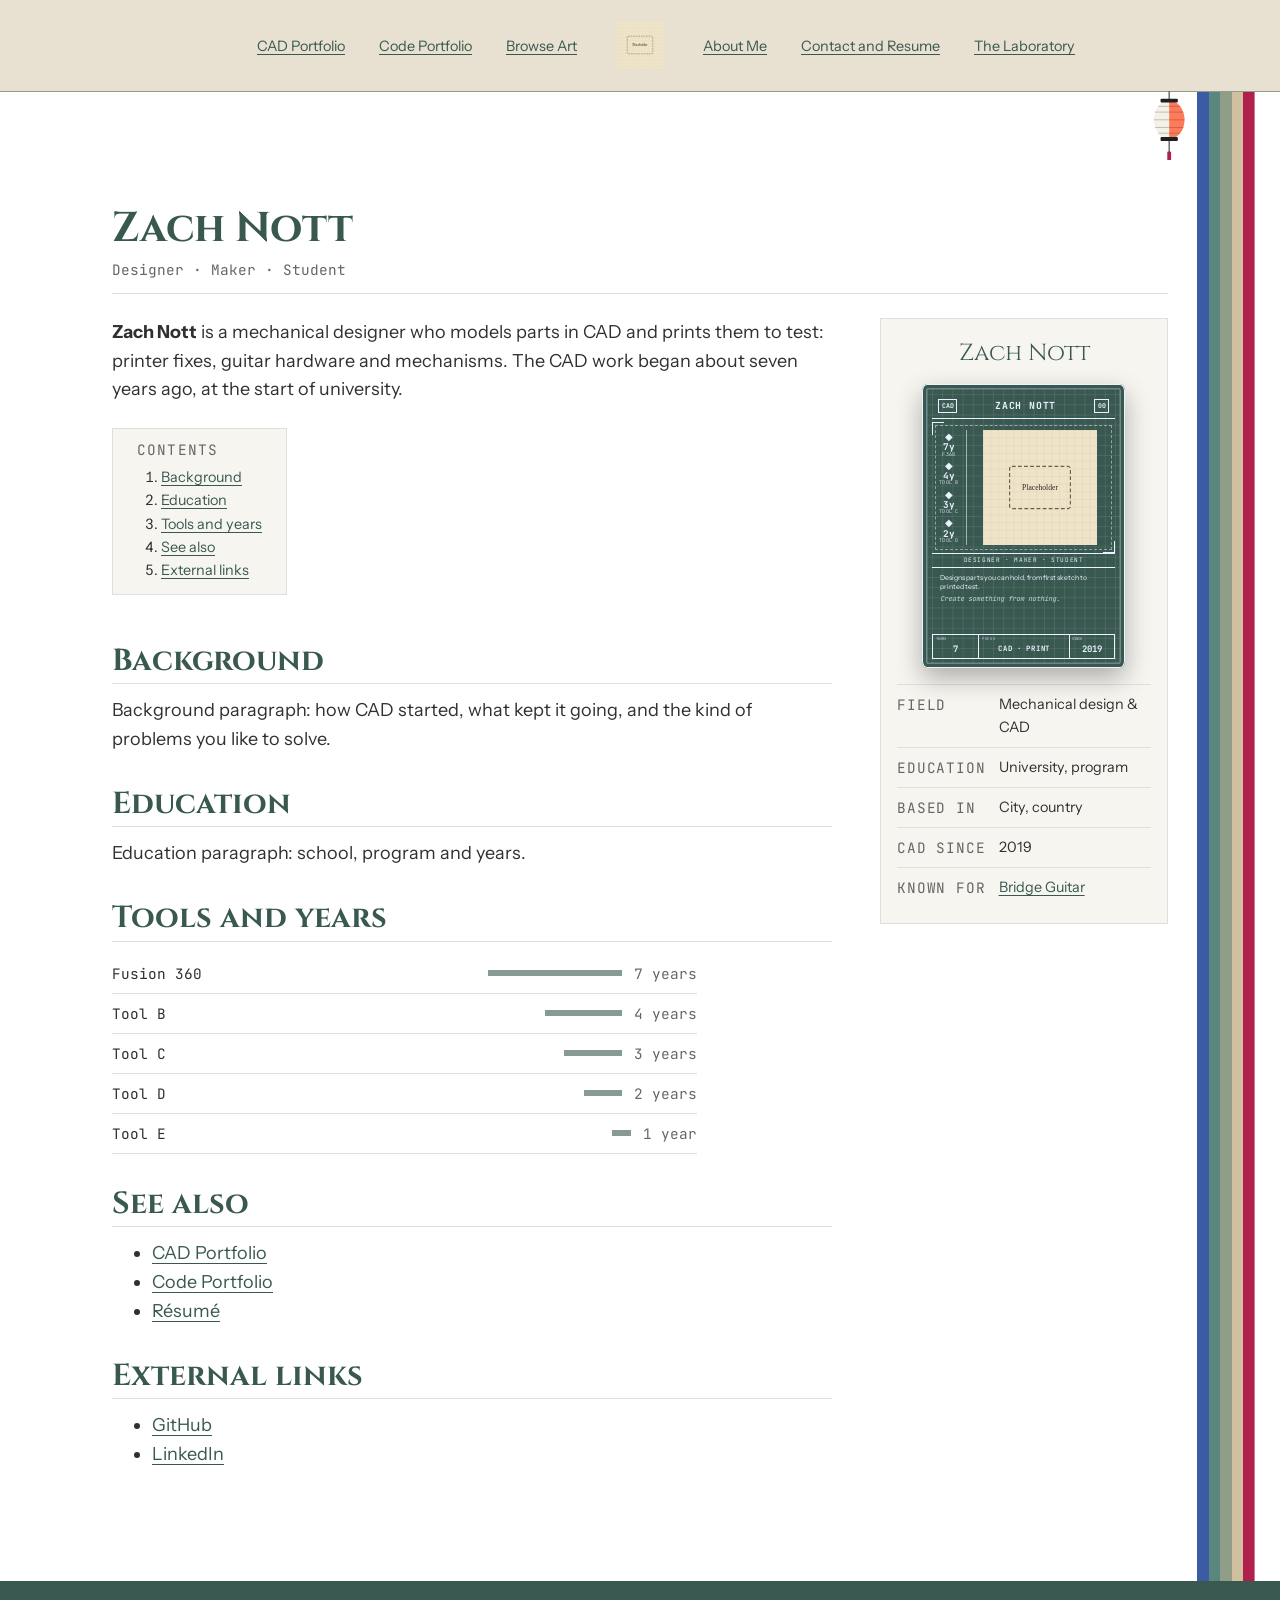
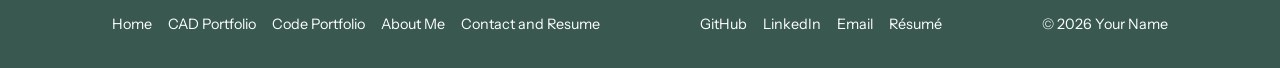
==== aboutme.html @ 066c9ce3 "feat: point Code Portfolio links at code.html" ====
<!DOCTYPE html>

<html lang="en">
    <head>
        <meta charset="UTF-8">
        <meta name="viewport" content="width=device-width, initial-scale=1.0">
        <!-- CONTENT: the tab title and the text search engines and link previews show -->
        <title>About · Zach Nott</title>
        <meta name="description" content="About Zach Nott: a mechanical designer who models parts in CAD and prints them to test.">
        <link rel="stylesheet" href="css/styles.css">
        <link rel="stylesheet" href="css/cardyles.css">
        <link rel="stylesheet" href="css/aboutyles.css">
        <script src="js/script.js" defer></script>
        <!-- No defer on purpose: it sets the saved theme before the page is drawn (no white flash) -->
        <script src="js/themcript.js"></script>
    </head>
    
    <body class="theaboutpage">

        <div id="page" class="site">
            <a class="skip-link screen-reader-text" href="#content">Skip to content</a>
            <!-- Same header in index.html, projects.html, aboutme.html, contact.html and code.html: change all five together -->
            <header id="topbranch" class="site-header">
                <div class="site-branding">
                </div>

                <nav id="site-nav" class="main-nav wrapper" aria-label="Main">
                    <!-- Mobile menu button: hidden until js/script.js runs, so without JS the links just stay visible -->
                    <button id="menu-toggle" class="menu-toggle" type="button" aria-expanded="true" hidden>
                        <span aria-hidden="true">&#9776;</span> Menu
                    </button>

                    <!-- Left Side Of Header -->
                    <div class="header-column-left">
                        <ul class="header-left-list">
                            <li class="header-left-item" id="item-cad">
                                <a class="menu-link" href="projects.html">CAD Portfolio</a></li>
                            <li class="header-left-item" id="item-code">
                                <a class="menu-link" href="code.html">Code Portfolio</a></li>
                            <li class="header-left-item" id="item-art">
                                <a class="menu-link" href="#">Browse Art</a></li>
                        </ul>
                    </div>

                    <!-- Center Of Header -->
                    <!-- The logo is the Home link, so its alt text names where it goes, not what it looks like -->
                    <div class="header-column-center">
                        <a href="index.html" class="size-spacing-style-logo">
                            <span class="header-center-logo-original-container">
                                <!-- Place Holder Image -->
                                <img src="assets/images/placeholder.svg" alt="Home">
                            </span>
                        </a>
                    </div>

                    <!-- Right Side Of Header -->
                    <div class="header-column-right">
                        <div class="inner-menu">
                            <div id="primary-nav" class="menu-wrap">
                                <ul class="menu-horizontal">
                                    <li class="header-right-item" id="item-about">
                                        <a class="menu-link" href="aboutme.html">About Me</a></li>
                                    <li class="header-right-item" id="item-contact">
                                        <a class="menu-link" href="contact.html">Contact and Resume</a></li>
                                    <li class="header-right-item mega-menu-item" id="item-lab">
                                        <a class="menu-link" href="thelab.html">The Laboratory</a>
                                        <!-- Phone-only toggle for the Lab links: hidden until js/script.js runs, like the Menu button.
                                             It must come before the list, because the CSS "~" only reaches later siblings -->
                                        <button class="submenu-toggle" type="button" aria-expanded="true" aria-label="Laboratory links" hidden><span aria-hidden="true">&#9656;</span></button>
                                        <ul class="mega-sub-menu">
                                            <li class="mega-menu-item"><a class="menu-link" href="#">Electronics and Circuitry</a></li>
                                            <li class="mega-menu-item"><a class="menu-link" href="#">Computer Design and Code</a></li>
                                            <li class="mega-menu-item"><a class="menu-link" href="#">Physical Realm and CAD</a></li>
                                            <li class="mega-menu-item"><a class="menu-link" href="#">The AI Abode</a></li>
                                            <li class="mega-menu-item"><a class="menu-link" href="#">In Works</a></li>
                                            <li class="mega-menu-item"><a class="menu-link" href="#">Complete Projects</a></li>
                                            <li class="mega-menu-item"><a class="menu-link" href="#">Research Topics</a></li>
                                        </ul>
                                    </li>
                                </ul>
                            </div>
                        </div>
                    </div>
                </nav>
                <!-- Theme picker: a paper lantern hanging from the header band (js/themcript.js, task 1.14).
                     Hidden until the script runs; without JS the site just follows the OS.
                     All the art is this <svg> plus the THEME LANTERN section of styles.css -->
                <button id="theme-lantern" class="theme-lantern" type="button" hidden>
                    <svg class="lantern-art" viewBox="0 0 40 72" width="40" height="72" aria-hidden="true" focusable="false">
                        <line class="lantern-string" x1="20" y1="0" x2="20" y2="9"/>
                        <ellipse class="lantern-paper" cx="20" cy="30" rx="16" ry="20"/>
                        <path class="lantern-half" d="M20 10a16 20 0 0 1 0 40z"/>
                        <ellipse class="lantern-core" cx="20" cy="28" rx="8" ry="11"/>
                        <path class="lantern-ribs" d="M8.6 16h22.8M5.3 22h29.4M4 30h32M5.3 38h29.4M8.6 44h22.8"/>
                        <rect class="lantern-cap" x="11" y="8" width="18" height="4" rx="1"/>
                        <rect class="lantern-cap" x="11" y="48" width="18" height="4" rx="1"/>
                        <line class="lantern-string" x1="20" y1="52" x2="20" y2="64"/>
                        <rect class="lantern-tassel" x="18" y="63" width="4" height="9" rx="1"/>
                    </svg>
                    <span class="theme-tag"><span class="theme-kanji" lang="ja" aria-hidden="true">自動</span> <span class="theme-name">Auto</span><span class="screen-reader-text"> theme. Press for the next theme</span></span>
                </button>
            </header>

            <!-- Landmarks: screen readers can jump straight to main or footer. The skip link targets #content -->
            <main id="content" class="site-main wrapper">
                <!-- An encyclopedia-style biography (task 2.1, owner's pick): title, lead paragraph,
                     infobox, contents, sections. Plain HTML, no JS. Every text slot is marked CONTENT -->
                <article class="bio">
                    <header class="bio-head">
                        <h1>Zach Nott</h1>
                        <!-- CONTENT: one short line under the name -->
                        <p class="bio-tagline">Designer · Maker · Student</p>
                    </header>

                    <!-- Phones: lead, infobox, the rest (source order). Wide screens: the infobox moves
                         to a right column beside both the lead and the rest (grid areas in aboutyles.css) -->
                    <div class="bio-layout">
                        <!-- CONTENT: the lead. Your name in bold first, then who you are in a sentence or two -->
                        <p class="bio-lead"><b>Zach Nott</b> is a mechanical designer who models parts in CAD and prints them to test: printer fixes, guitar hardware and mechanisms. The CAD work began about seven years ago, at the start of university.</p>

                        <aside class="infobox" aria-label="Profile summary">
                            <p class="infobox-title">Zach Nott</p>
                            <!-- The card is decoration: its name, tools and text are all on this page as
                                 real text too, so aria-hidden stops screen readers reading them twice.
                                 .card-holder is required around a card (see cardyles.css) -->
                            <div class="card-holder infobox-card" aria-hidden="true">
                                <div class="bp-card">
                                    <span class="card-top"><span class="card-tool">CAD</span><span class="card-name">Zach Nott</span><span class="card-number">00</span></span>
                                    <!-- CONTENT: your photo (strip EXIF/GPS first) and your top four tools -->
                                    <span class="card-art">
                                        <img src="assets/images/placeholder.svg" alt="">
                                        <span class="card-stats">
                                            <span class="card-stat"><span class="card-icon">◆</span><b>7y</b><small>F360</small></span>
                                            <span class="card-stat"><span class="card-icon">◆</span><b>4y</b><small>Tool B</small></span>
                                            <span class="card-stat"><span class="card-icon">◆</span><b>3y</b><small>Tool C</small></span>
                                            <span class="card-stat"><span class="card-icon">◆</span><b>2y</b><small>Tool D</small></span>
                                        </span>
                                    </span>
                                    <span class="card-type">Designer · Maker · Student</span>
                                    <span class="card-text">
                                        <span class="card-desc">Designs parts you can hold, from first sketch to printed test.</span>
                                        <span class="card-flavor">Create something from nothing.</span>
                                    </span>
                                    <!-- data-label names each footer cell (cardyles.css) -->
                                    <span class="card-foot">
                                        <span class="card-rev" data-label="YEARS">7</span>
                                        <span class="card-difficulty" data-label="FOCUS">CAD · PRINT</span>
                                        <span class="card-date" data-label="SINCE">2019</span>
                                    </span>
                                </div>
                            </div>
                            <!-- CONTENT: the facts. A row header (th scope="row") names each value for screen readers -->
                            <table class="infobox-facts">
                                <tr><th scope="row">Field</th><td>Mechanical design &amp; CAD</td></tr>
                                <tr><th scope="row">Education</th><td>University, program</td></tr>
                                <tr><th scope="row">Based in</th><td>City, country</td></tr>
                                <tr><th scope="row">CAD since</th><td>2019</td></tr>
                                <tr><th scope="row">Known for</th><td><a href="projects.html#bridge-guitar">Bridge Guitar</a></td></tr>
                            </table>
                        </aside>

                        <div class="bio-rest">
                            <!-- Contents box: plain links to the section ids below -->
                            <nav class="bio-toc" aria-labelledby="toc-title">
                                <h2 id="toc-title" class="bio-toc-title">Contents</h2>
                                <ol>
                                    <li><a href="#background">Background</a></li>
                                    <li><a href="#education">Education</a></li>
                                    <li><a href="#tools">Tools and years</a></li>
                                    <li><a href="#see-also">See also</a></li>
                                    <li><a href="#external-links">External links</a></li>
                                </ol>
                            </nav>

                            <section id="background">
                                <h2>Background</h2>
                                <!-- CONTENT: how you got into design, what you like to make -->
                                <p>Background paragraph: how CAD started, what kept it going, and the kind of problems you like to solve.</p>
                            </section>

                            <section id="education">
                                <h2>Education</h2>
                                <!-- CONTENT: school, program, years, anything you're proud of -->
                                <p>Education paragraph: school, program and years.</p>
                            </section>

                            <section id="tools">
                                <h2>Tools and years</h2>
                                <!-- CONTENT: one row per tool. data-years (1–10) sets the bar length;
                                     the years are also written as text, so the bar is only decoration -->
                                <dl class="tool-list">
                                    <div><dt>Fusion 360</dt><dd><span class="tool-bar" data-years="7"></span>7 years</dd></div>
                                    <div><dt>Tool B</dt><dd><span class="tool-bar" data-years="4"></span>4 years</dd></div>
                                    <div><dt>Tool C</dt><dd><span class="tool-bar" data-years="3"></span>3 years</dd></div>
                                    <div><dt>Tool D</dt><dd><span class="tool-bar" data-years="2"></span>2 years</dd></div>
                                    <div><dt>Tool E</dt><dd><span class="tool-bar" data-years="1"></span>1 year</dd></div>
                                </dl>
                            </section>

                            <section id="see-also">
                                <h2>See also</h2>
                                <ul>
                                    <li><a href="projects.html">CAD Portfolio</a></li>
                                    <li><a href="code.html">Code Portfolio</a></li>
                                    <li><a href="contact.html#resume">Résumé</a></li>
                                </ul>
                            </section>

                            <section id="external-links">
                                <h2>External links</h2>
                                <!-- CONTENT: real profile URLs. Links to other sites that open in a new tab
                                     (target="_blank") also get rel="noopener noreferrer" -->
                                <ul>
                                    <li><a href="#">GitHub</a></li>
                                    <li><a href="#">LinkedIn</a></li>
                                </ul>
                            </section>
                        </div>
                    </div>
                </article>
            </main>

            <!-- The footer is the full-width pine band; .footer-inner keeps the content lined up with the page -->
            <footer class="site-footer">
                <div class="footer-inner wrapper">
                    <!-- Every footer link uses the same pattern: to fill one in, change only its href (and text) -->
                    <nav class="footer-nav" aria-label="Footer">
                        <ul class="footer-list">
                            <li class="footer-item"><a class="footer-link" href="index.html">Home</a></li>
                            <li class="footer-item"><a class="footer-link" href="projects.html">CAD Portfolio</a></li>
                            <li class="footer-item"><a class="footer-link" href="code.html">Code Portfolio</a></li>
                            <li class="footer-item"><a class="footer-link" href="aboutme.html">About Me</a></li>
                            <li class="footer-item"><a class="footer-link" href="contact.html">Contact and Resume</a></li>
                        </ul>
                    </nav>

                    <!-- GitHub and LinkedIn are placeholders. Email and Résumé go to the contact page (2.2), which keeps
                         the address out of the HTML: a plain mailto: here would be scraped by spam bots -->
                    <ul class="footer-list">
                        <li class="footer-item"><a class="footer-link" href="#">GitHub</a></li>
                        <li class="footer-item"><a class="footer-link" href="#">LinkedIn</a></li>
                        <li class="footer-item"><a class="footer-link" href="contact.html#email">Email</a></li>
                        <li class="footer-item"><a class="footer-link" href="contact.html#resume">Résumé</a></li>
                    </ul>

                    <p class="footer-copy">&copy; 2026 Your Name</p>
                </div>
            </footer>
        </div>
    </body>

</html>
---- css/styles.css ----
/* =========================================================
   FONTS: self-hosted (D12), so visitors never contact Google
   Paths are relative to THIS css file, hence the ../
   Variable fonts: one file holds every weight in the range
   font-display: swap shows fallback text right away instead of invisible text
   ========================================================= */
@font-face {
  font-family: "Cinzel";
  src: url("../assets/fonts/cinzel-latin-wght-normal.woff2") format("woff2");
  font-weight: 400 900;
  font-style: normal;
  font-display: swap;
}
@font-face {
  font-family: "Instrument Sans";
  src: url("../assets/fonts/instrument-sans-latin-wght-normal.woff2") format("woff2");
  font-weight: 400 700;
  font-style: normal;
  font-display: swap;
}
@font-face {
  font-family: "Instrument Sans";
  src: url("../assets/fonts/instrument-sans-latin-wght-italic.woff2") format("woff2");
  font-weight: 400 700;
  font-style: italic;
  font-display: swap;
}
@font-face {
  font-family: "JetBrains Mono";
  src: url("../assets/fonts/jetbrains-mono-latin-wght-normal.woff2") format("woff2");
  font-weight: 100 800;
  font-style: normal;
  font-display: swap;
}
@font-face {
  font-family: "Silkscreen";
  src: url("../assets/fonts/silkscreen-latin-400-normal.woff2") format("woff2");
  font-weight: 400;
  font-style: normal;
  font-display: swap;
}

/* =========================================================
   DESIGN TOKENS: the one place to restyle the whole site
   Palette: white with Japanese-inspired greens (D19, after dazprojects.com)
   WCAG AA: text needs 4.5:1, borders, focus rings and icons need 3:1.
   Contrast is noted as day / night against the page background
   ========================================================= */
:root {
  /* Three themes (D22): Day, Lantern (the default night) and Moss (opt-in night, below).
     color-scheme tells the browser which themes we support; light-dark(day, night)
     then picks a value from the visitor's OS setting, so night = Lantern.
     Bonus: scrollbars and form controls turn dark at night for free */
  color-scheme: light dark;

  /* Palette: named colors, the SAME in every theme.
     Pages don't use these directly; the role colors below and the stripes do */
  --color-pine: #385850;       /* deep pine */
  --color-jade: #59877D;       /* jade */
  --color-jade-deep: #496962;  /* muted deep jade */
  --color-sage: #909E87;       /* sage, decoration only (2.8:1 on white, never text) */
  --color-sand: #D0C0A0;       /* sand, decoration only (1.8:1 on white, never text) */
  --color-sand-tint: #E8E0D0;  /* half sand, half white */
  --color-gunjo: #3B5BA5;      /* gunjō ultramarine */
  --color-kamenozoki: #A5DEE4; /* kamenozoki, pale jar blue */
  --color-beni: #B0204C;       /* beni (safflower) pink, decoration only */
  --color-chochin: #FF7A59;    /* chōchin, paper-lantern red-orange: Lantern's highlight */
  --color-akabeni: #7A2430;    /* akabeni, deep lantern red: Lantern's footer band */
  --color-cinnamon: #F5C07B;   /* Cinnamon Buff (Sanzo Wada's color dictionary): Moss's highlight */
  --color-washi: #F4F1E8;      /* washi paper: the unlit theme lantern */
  --color-sumi: #1F1F1F;       /* sumi ink black: the lantern's lacquer caps */
  --color-blueprint: #1D3F7A;  /* blueprint paper: the trading cards (homyles.css) */
  --color-blueprint-ink: #EAF2FF; /* blueprint linework and text: 9.1:1 on blueprint */

  /* Roles: what each color is FOR. light-dark(Day, Lantern).
     Lantern = a rainy Japanese street at night: wet-asphalt blue-black, rain-light links, red lanterns */
  --color-bg: light-dark(#FFFFFF, #0F161A);         /* page background: white / wet asphalt */
  --color-surface: light-dark(#F7F5F0, #1A242A);    /* panels and cards: washi off-white / lifted asphalt */
  --color-ink: light-dark(#303030, #E9EEF0);        /* main text: 13.2 / 15.6 */
  --color-muted: light-dark(#666666, #9AABB3);      /* captions, secondary text: 5.7 / 7.7 */
  --color-line: light-dark(#DFDFDF, #33434B);       /* hairlines (decoration) */
  --color-accent: light-dark(var(--color-pine), #8FD3E8);              /* links, headings: 7.8 / 11.0 */
  --color-highlight: light-dark(var(--color-jade), var(--color-chochin)); /* underlines and markers: 4.05 (not small text) / 7.1 */
  --color-header-bg: light-dark(var(--color-sand-tint), #1A242A);      /* header band; accent text on it: 6.0 / 9.5 */
  --color-footer-bg: light-dark(var(--color-pine), var(--color-akabeni));
  --color-on-footer: #FFFFFF;            /* footer text: 7.8 / 9.9 */

  /* The active (hovered or focused) word: only color + fake bold change (D20) */
  --color-active: light-dark(var(--color-gunjo), var(--color-chochin));            /* most links: 6.5 / 7.1 */
  --color-active-menu: light-dark(var(--color-jade-deep), var(--color-chochin));   /* header menu: 4.6 / 6.2 on the band */
  --color-active-footer: light-dark(var(--color-kamenozoki), #FFC9A8);             /* on the footer band: 5.3 / 6.7 */

  /* Neon glow around the active word, night only. currentColor = the word's own color,
     mixed 70% with transparent so the glow is soft. Day gets no glow */
  --color-glow: light-dark(transparent, color-mix(in srgb, currentColor 70%, transparent));

  /* Fake bold: a hairline shadow on each side of the letters. Real font-weight
     makes the word wider and shoves its neighbors sideways; this doesn't.
     The third, blurred shadow is the night glow (invisible by day) */
  --faux-bold: 0.04em 0 0 currentColor, -0.04em 0 0 currentColor, 0 0 0.6em var(--color-glow);

  /* Fonts: every stack ends in fallbacks in case a file fails to load */
  --font-display: "Cinzel", "Trajan Pro", Georgia, serif;
  --font-body: "Instrument Sans", system-ui, "Segoe UI", Roboto, sans-serif;
  --font-mono: "JetBrains Mono", ui-monospace, Consolas, monospace;
  --font-pixel: "Silkscreen", "Courier New", monospace;

  /* Fluid type scale: clamp(min, preferred, max) grows smoothly with screen width,
     so no media queries are needed just to resize text */
  --step--1: clamp(0.83rem, 0.8rem + 0.15vw, 0.9rem);   /* small print, captions */
  --step-0: clamp(1rem, 0.95rem + 0.25vw, 1.125rem);    /* body text */
  --step-1: clamp(1.2rem, 1.1rem + 0.5vw, 1.45rem);     /* small headings */
  --step-2: clamp(1.45rem, 1.25rem + 0.9vw, 1.9rem);    /* section headings */
  --step-3: clamp(1.75rem, 1.4rem + 1.6vw, 2.6rem);     /* page title (h1) */
  --step-4: clamp(2.1rem, 1.5rem + 2.8vw, 3.6rem);      /* hero / museum sign */

  /* Spacing scale: use these for margin, padding and gap instead of random numbers */
  --space-1: 0.25rem;  /*  4px */
  --space-2: 0.5rem;   /*  8px */
  --space-3: 0.75rem;  /* 12px */
  --space-4: 1rem;     /* 16px */
  --space-5: 1.5rem;   /* 24px */
  --space-6: 2rem;     /* 32px */
  --space-7: 3rem;     /* 48px */
  --space-8: 4rem;     /* 64px */

  /* Layout */
  --measure: 65ch;         /* comfortable reading width for paragraphs */
  --content-max: 72rem;    /* widest the page content gets (~1152px) */
  --gutter: clamp(var(--space-4), 5vw, var(--space-7));  /* side padding of .wrapper: 16px on phones, up to 48px */
  --radius: 4px;           /* small, crisp corners to keep it minimal */
  --logo-size: var(--space-7);  /* header logo, 48px: square, so one value sets width and height */

  /* 3D displays: the CAD carousel (projyles.css), later the spin reel (3.7).
     Ring tilt = the spinning-coin view: how far the ring tips toward you.
     0deg = flat, edge-on. Negative = seen from above (back figures show above the front);
     positive = seen from below. Tried: -8 subtle, -12, -14 (picked), -20 strong */
  --ring-tilt: -14deg;
  /* Camera distance: the original carousel's 1000px. A fixed length (not scaled with the ring)
     keeps the strong perspective lines that make the carousel work (owner, 2026-11-05).
     Smaller = camera closer = stronger perspective */
  --ring-perspective: 1000px;
}

/* Theme picked with the toggle (task 1.14). js/themcript.js sets data-theme on <html>.
   No attribute = follow the OS (Day or Lantern). Forcing color-scheme makes
   every light-dark() above pick the matching side */
:root[data-theme="day"] { color-scheme: light; }
:root[data-theme="lantern"] { color-scheme: dark; }

/* Moss: the calm night, a forest after dark (sage scale + Cinnamon Buff, no glow).
   It starts from the night side, then swaps only the colors that differ from Lantern */
:root[data-theme="moss"] {
  color-scheme: dark;
  --color-bg: #1C211C;
  --color-surface: #232A23;
  --color-ink: #E6E8DF;                       /* 13.2 */
  --color-muted: #9DBA9D;                     /* 7.7 */
  --color-line: #404C40;
  --color-accent: #B2D4B2;                    /* 10.1, 8.2 on the band */
  --color-highlight: var(--color-cinnamon);
  --color-header-bg: #2A322A;
  --color-footer-bg: var(--color-pine);       /* white text 7.8 */
  --color-active: var(--color-cinnamon);      /* 9.9 */
  --color-active-menu: var(--color-cinnamon); /* 8.0 on the band */
  --color-active-footer: var(--color-cinnamon);  /* 4.7 on pine */
  --color-glow: transparent;
}

/* =========================================================
   RESET: smooth out browser defaults so every page starts level
   Kept small on purpose: only fixes we actually need
   ========================================================= */

/* width now includes padding and border, so "width: 50%" really means 50% */
*,
*::before,
*::after {
  box-sizing: border-box;
}

/* Browsers add margins to body, headings, p, figure...; we set spacing ourselves with --space-* */
* {
  margin: 0;
}

/* Media never overflows its container, and sits on its own line (no gap under images) */
img,
picture,
svg,
video {
  display: block;
  max-width: 100%;
  height: auto;
}

/* Form controls don't inherit fonts by default, which looks off next to the body text */
input,
button,
textarea,
select {
  font: inherit;
}

/* =========================================================
   BASE TYPOGRAPHY: the tokens first show up on the page here
   ========================================================= */
body {
  min-height: 100vh;
  background-color: var(--color-bg);
  color: var(--color-ink);
  font-family: var(--font-body);
  font-size: var(--step-0);
  line-height: 1.6;                /* airy body text is easier to read */
  -webkit-font-smoothing: antialiased;
}

h1,
h2,
h3 {
  font-family: var(--font-display);
  color: var(--color-accent);      /* pine headings: color in the page, not only in links */
  line-height: 1.2;               /* big text needs less line gap than body text */
  text-wrap: balance;              /* evens out line lengths in multi-line headings */
}

h1 { font-size: var(--step-3); }
h2 { font-size: var(--step-2); }
h3 { font-size: var(--step-1); }

p {
  max-width: var(--measure);       /* ~65 characters per line, comfortable to read */
  text-wrap: pretty;               /* avoids a lonely last word on its own line */
}

a {
  color: var(--color-accent);
  text-underline-offset: 0.2em;    /* underline sits below descenders (g, y, p) */
}

/* Only the underline changes (jade by day, orange at night): jade text would fail contrast, a line doesn't */
a:hover {
  text-decoration-color: var(--color-highlight);
}

/* Keyboard focus only (mouse clicks don't trigger :focus-visible).
   Buttons and other controls get a pine ring */
:focus-visible {
  outline: 2px solid var(--color-accent);
  outline-offset: 2px;
}

/* Links: no box, the word itself changes color (gunjō blue by day, orange at night) and turns bold.
   The footer swaps in the pale kamenozoki blue, because gunjō would vanish on pine */
a:focus-visible {
  outline: none;
  color: var(--color-active);
  text-shadow: var(--faux-bold);
}

code,
pre {
  font-family: var(--font-mono);
}

/* The only section divider: a sage hairline (no shadows or boxes) */
hr {
  border: 0;
  border-top: 1px solid var(--color-sage);
  margin-block: var(--space-7);
}

/* =========================================================
   ACCESSIBILITY HELPERS
   ========================================================= */

/* Hidden from sight but still read by screen readers and reachable with Tab.
   display: none or visibility: hidden would remove it for everyone, keyboard included */
.screen-reader-text {
  position: absolute;
  width: 1px;
  height: 1px;
  overflow: hidden;
  clip-path: inset(50%);   /* trims the 1px box down to nothing */
  white-space: nowrap;     /* stops screen readers from reading the words squashed together */
}

/* The skip link reappears in the top-left corner when it gets keyboard focus */
.skip-link:focus {
  top: var(--space-2);
  left: var(--space-2);
  z-index: 100;            /* sits above the header */
  width: auto;
  height: auto;
  padding: var(--space-2) var(--space-4);
  clip-path: none;
  background-color: var(--color-surface);
  color: var(--color-ink);
  border-radius: var(--radius);
}

/* =========================================================
   LAYOUT: one centered, minimal column (D17)
   Mobile-first: base styles are for phones, and min-width queries add to them
   Breakpoints: 40rem (~640px, tablet) and 64rem (~1024px, desktop).
   They're typed out because var() doesn't work inside @media conditions
   ========================================================= */

/* Reusable column: add class="wrapper" to anything that should line up with the page */
.wrapper {
  width: 100%;                     /* needed because auto margins in a flex column would shrink it */
  max-width: var(--content-max);   /* stops lines getting too wide on big screens */
  margin-inline: auto;             /* centers it (inline = left and right) */
  padding-inline: var(--gutter);
}

/* Flex column on the page wrapper: main grows to fill the space, so the footer stays at the bottom */
.site {
  display: flex;
  flex-direction: column;
  min-height: 100dvh;              /* dvh = the visible height on phones, minus the browser's address bar */
}

.site-main {
  flex: 1;
  padding-block: var(--space-6);   /* block = top and bottom */
}

@media (min-width: 40rem) {
  .site-main { padding-block: var(--space-7); }
}

@media (min-width: 64rem) {
  .site-main { padding-block: var(--space-8); }
}

/* =========================================================
   FOOTER: a full-width pine band with white text.
   The band is the <footer>; the content sits in .footer-inner.wrapper, so the
   color reaches the screen edges while the text lines up with the page
   ========================================================= */
.site-footer {
  background-color: var(--color-footer-bg);
  color: var(--color-on-footer);
  font-size: var(--step--1);
}

/* flex-wrap lets the three parts sit side by side, then wrap onto new lines
   when there's no room, so no media query is needed */
.footer-inner {
  display: flex;
  flex-wrap: wrap;
  justify-content: space-between;
  align-items: center;
  gap: var(--space-4) var(--space-6);   /* row gap, column gap */
  padding-block: var(--space-6);
}

/* Same reset as .header-left-list: no bullets or indent */
.footer-list {
  display: flex;
  flex-wrap: wrap;
  gap: var(--space-2) var(--space-4);
  list-style: none;
  padding: 0;
}

/* inherit = use the footer's white; underline only on hover keeps it quiet */
.footer-link {
  color: inherit;
  text-decoration: none;
}

/* Text stays white (pine text would vanish on the pine band); a sand underline appears */
.footer-link:hover {
  text-decoration: underline;
  text-decoration-color: var(--color-sand);
}

.footer-link:focus-visible {
  color: var(--color-active-footer);
}

/* =========================================================
   HEADER: the same markup is copied into every page.
   Order: frame, links, Menu button, Lab dropdown, then one phone block
   and one desktop block at the end, so every screen-size change for the
   header lives in one place.
   Use classes here, never a bare "header" selector: projects.html has a second
   <header> inside its article, and a bare selector would style that too
   ========================================================= */

/* ---------- Frame ---------- */

/* A full-width band (sand by day, navy at night) with a sage hairline below. The band is the <header>;
   the nav inside carries .wrapper, so the color reaches the screen edges */
.site-header {
  position: relative;                  /* the theme lantern hangs from this band (see THEME LANTERN) */
  padding-block: var(--space-4);
  background-color: var(--color-header-bg);
  border-bottom: 1px solid var(--color-sage);
}

/* Phone layout. Named grid areas: each part says where it goes by name,
   and the desktop block at the end rearranges the same names */
.main-nav {
  display: grid;
  grid-template-columns: 1fr auto;
  grid-template-areas:
    "logo  toggle"
    "left  left"
    "right right";
  align-items: center;
  column-gap: var(--space-4);
}

.header-column-center { grid-area: logo; }
.menu-toggle          { grid-area: toggle; }
.header-column-left   { grid-area: left; }
.header-column-right  { grid-area: right; }

/* The SVG is 300x300; without a size it fills the whole column */
.header-column-center img {
  width: var(--logo-size);
  height: var(--logo-size);
}

/* ---------- Links ---------- */

/* One step smaller than body text, like the dazprojects reference */
.menu-link {
  font-size: var(--step--1);
}

/* Hover and Tab: subtle like the footer, so only the color and fake bold change,
   with no background or extra line. Covers the top links, the dropdown and the phone
   menu (they all use .menu-link) */
.menu-link:hover,
.menu-link:focus-visible {
  color: var(--color-active-menu);
  text-shadow: var(--faux-bold);
}

/* No bullets or indent; the left and right lists share these rules */
.header-left-list,
.menu-horizontal {
  list-style: none;
  margin: 0;
  padding: 0;
}

/* Phones: one link per row, and the padding makes each row a big tap target */
.header-left-item,
.header-right-item {
 padding: 15px;
 white-space: nowrap;
}

/* ---------- Menu button (phones) ----------
   Both buttons start with the hidden attribute (see js/script.js).
   Never set display on them outside the desktop block, or hidden stops
   working and a dead button shows when JS is off */
.menu-toggle {
  min-height: var(--space-7);          /* 48px: a comfortable finger-sized target */
  padding-inline: var(--space-4);
  border: 1px solid var(--color-sage);
  border-radius: var(--radius);
  background: none;
  color: var(--color-ink);
  font-size: var(--step--1);
  cursor: pointer;
}

/* ---------- Lab dropdown ----------
   Phones: a ▸ button folds the sub-links open and shut inside the Menu.
   Desktop: the sub-links float in a panel that opens on hover or keyboard focus */
.mega-sub-menu {
  list-style: none;
  margin: 0;
  padding-inline-start: var(--space-4);   /* indented under "The Laboratory" */
}

.mega-sub-menu li {
  padding-block: var(--space-2);
}

/* No underlines: a stack of them looked clunky */
.mega-sub-menu .menu-link {
  text-decoration: none;
}

.submenu-toggle {
  min-width: var(--space-7);           /* 48px tap target */
  min-height: var(--space-7);
  border: none;
  background: none;
  color: var(--color-ink);
  font-size: var(--step-2);            /* the ▸ character is drawn small, so size it up */
  cursor: pointer;
}

/* transform needs a box, and an inline span isn't one, hence inline-block */
.submenu-toggle span {
  display: inline-block;
  transition: transform 0.2s;
}

/* Points down when open */
.submenu-toggle[aria-expanded="true"] span {
  transform: rotate(90deg);
}

/* ---------- Phones only: closed states ----------
   "~" means "any later sibling", so each button must come before what it hides.
   (width < 64rem) ends exactly where the desktop block begins */
@media (width < 64rem) {
  .menu-toggle[aria-expanded="false"] ~ .header-column-left,
  .menu-toggle[aria-expanded="false"] ~ .header-column-right,
  .submenu-toggle[aria-expanded="false"] ~ .mega-sub-menu {
    display: none;
  }
}

/* ---------- Desktop ---------- */
@media (min-width: 64rem) {
  /* 1fr auto 1fr: the logo column is only as wide as the logo, and the two sides
     split the rest equally, so the logo stays truly centered */
  .main-nav {
    grid-template-columns: 1fr auto 1fr;
    grid-template-areas: "left logo right";
    gap: var(--space-5);
  }

  /* Links sit in a row, the left ones pushed toward the logo */
  .header-column-left {
    text-align: right;
  }

  .header-left-item,
  .header-right-item {
    display: inline-block;
  }

  /* Hover and focus do the opening here, so no buttons */
  .menu-toggle,
  .submenu-toggle {
    display: none;
  }

  /* The panel measures its position from this li (its nearest positioned ancestor) */
  #item-lab {
    position: relative;
  }

  /* top: 100% puts the panel flush under the li. The li's own padding is
     part of the li, so the mouse never crosses a gap where :hover would end */
  .mega-sub-menu {
    display: none;
    position: absolute;
    top: 100%;
    left: 0;
    z-index: 10;                       /* above the page content */
    padding: var(--space-3) var(--space-5);
    background: var(--color-bg);
    border: 1px solid var(--color-sage);
    border-top: 3px solid var(--color-accent);   /* a pine strip, like a vintage label */
  }

  /* Tighter rows than on phones: a mouse doesn't need a finger-sized target */
  .mega-sub-menu li {
    padding-block: var(--space-1);
  }

  /* :focus-within = this li or anything inside it has focus, so tabbing
     through the sub-links keeps the panel open, and tabbing out closes it */
  #item-lab:hover .mega-sub-menu,
  #item-lab:focus-within .mega-sub-menu {
    display: block;
  }
}

/* =========================================================
   RETRO STRIPES: five straight 70s stripes down the right edge of every page,
   from the header band to the footer band.
   How: a striped background on the page wrapper (.site). The header and
   footer paint their own band colors on top, so the stripes only show in
   between and touch both bands. No image, no extra HTML, no positioning.
   The stripes scale with the screen (thin on phones), and the main content
   gets extra right padding so text never runs under them.
   To restyle: change --stripe (thickness) or the five colors below.
   They use palette colors, not roles, so the stripes look the same day and night
   ========================================================= */
:root {
  --stripe: clamp(0.25rem, 0.9vw, 0.75rem);   /* one stripe: 4px on phones, up to 12px */
  --loop-width: calc(5 * var(--stripe));
  --loop-inset: clamp(var(--space-2), 2vw, var(--space-6));   /* gap from the window edge: 8px on phones, up to 32px */
}

/* Hard color stops (each color starts where the last one ends) make solid stripes, not a blend */
.site {
  background-image: linear-gradient(to right,
    var(--color-gunjo)     0%  20%,
    var(--color-jade)      20% 40%,
    var(--color-sage)      40% 60%,
    var(--color-sand)      60% 80%,
    var(--color-beni)      80% 100%);
  background-size: var(--loop-width) 100%;
  background-position: right var(--loop-inset) top;   /* "right 8px" = 8px in from the right edge */
  background-repeat: no-repeat;
}

/* Keep text clear of the stripes. On wide screens the empty margin beside the
   column already does that, so the extra padding shrinks to the normal gutter:
   max() picks whichever is bigger, the normal gutter or
   "edge gap + stripes + a gap, minus the empty margin outside the column" */
.site-main {
  padding-right: max(
    var(--gutter),
    calc(var(--loop-inset) + var(--loop-width) + var(--space-4) - max(0px, (100vw - var(--content-max)) / 2))
  );
}

/* =========================================================
   THEME LANTERN: the theme picker (task 1.14, js/themcript.js).
   A paper lantern hangs from the header band, just left of the stripes.
   Each click moves to the next theme: Auto, Day, Lantern, Moss, then back to Auto.
   The lantern shows the theme: half-lit (Auto), unlit paper (Day),
   glowing red (Lantern), glowing green-gold (Moss).
   All the art lives in the <svg> in the header and in this section,
   so a new picker design only has to replace those two things
   ========================================================= */

/* A plain button underneath: keyboard, screen readers and Enter/Space work for free.
   Never set display here, or the hidden attribute stops working (no JS = no lantern) */
.theme-lantern {
  --lantern-width: clamp(2rem, 3vw, 2.75rem);
  --lantern-paper: var(--color-washi);
  --lantern-core: transparent;          /* the warm light inside */
  --lantern-glow: transparent;          /* the light spilling onto the page */

  position: absolute;
  top: 100%;                            /* hang from the bottom edge of the header band */
  /* in the gap between the page content and the stripes: edge gap + stripes + a small gap */
  right: calc(var(--loop-inset) + var(--loop-width) + var(--space-2));
  z-index: 5;                           /* above the page, below the Lab dropdown (10) */
  width: var(--lantern-width);
  padding: 0;
  border: 0;
  background: none;
  color: inherit;
  cursor: pointer;
}

.lantern-art {
  display: block;
  width: 100%;
  height: auto;
  overflow: visible;
  transform-origin: top center;         /* it swings from the hook */
  filter: drop-shadow(0 0 0.75rem var(--lantern-glow));
}

/* SVG parts are styled with fill and stroke, the SVG versions of background and border */
.lantern-paper { fill: var(--lantern-paper); }
.lantern-core  { fill: var(--lantern-core); }
.lantern-half  { fill: var(--color-chochin); display: none; }
.lantern-cap   { fill: var(--color-sumi); }
.lantern-ribs  { fill: none; stroke: var(--color-sumi); stroke-opacity: 0.25; }
.lantern-string { stroke: var(--color-muted); stroke-width: 1.5; }
.lantern-tassel { fill: var(--color-beni); }

/* One look per theme. No data-theme on <html> = Auto: half paper, half lit */
:root:not([data-theme]) .lantern-half { display: inline; }

:root[data-theme="lantern"] .theme-lantern {
  --lantern-paper: var(--color-chochin);
  --lantern-core: var(--color-cinnamon);
  --lantern-glow: var(--color-chochin);
}

:root[data-theme="moss"] .theme-lantern {
  --lantern-paper: var(--color-sage);
  --lantern-core: var(--color-cinnamon);
  --lantern-glow: var(--color-cinnamon);
}

/* The name tag: always in the button (so screen readers hear it),
   only visible on hover or keyboard focus. opacity, not display: none,
   because display: none would hide it from screen readers too */
.theme-tag {
  position: absolute;
  top: var(--space-5);
  right: calc(100% + var(--space-2));   /* just left of the lantern */
  padding: var(--space-1) var(--space-2);
  border-radius: var(--radius);
  background: var(--color-ink);         /* inverted colors: readable in every theme */
  color: var(--color-bg);
  font-size: var(--step--1);
  white-space: nowrap;
  opacity: 0;
  transition: opacity 150ms ease;
  pointer-events: none;                 /* the tag never blocks a click on the page */
}

.theme-lantern:hover .theme-tag,
.theme-lantern:focus-visible .theme-tag {
  opacity: 1;
}

/* The tug: it drops a little as the cord is pulled, then sways back to rest */
@keyframes lantern-tug {
  0%   { transform: none; }
  15%  { transform: translateY(6px); }
  35%  { transform: rotate(7deg); }
  55%  { transform: rotate(-5deg); }
  75%  { transform: rotate(2.5deg); }
  100% { transform: none; }
}

.theme-lantern.is-tugged .lantern-art {
  animation: lantern-tug 900ms ease-out;
}

/* Visitors who asked their OS for less motion: no sway, no fade */
@media (prefers-reduced-motion: reduce) {
  .theme-lantern.is-tugged .lantern-art { animation: none; }
  .theme-tag { transition: none; }
}
---- css/cardyles.css ----
/* Blueprint trading card (D25), shared by every page that shows one:
   the home card stack (homyles.css) and the About page infobox (aboutyles.css).
   Moved here from homyles.css in task 2.1, unchanged except the two additions
   marked "2.1" (.card-holder and the data-label footer labels).

   USING THE CARD: put it inside a .card-holder (or any element with
   container-type: inline-size that is exactly the card's width). See .card-holder below for why */

/* 2.1: the card's wrapper. Inside the card, cqi measures the CARD (the card is a container).
   But the card's OWN styles (its inset border rings and grid background) measure the
   nearest ANCESTOR container. Without one, cqi falls back to the viewport width and the
   border rings turn ~30px thick on a desktop. The home stack (.card-stack) already is
   such a container; any other page wraps the card in this */
.card-holder {
  container-type: inline-size;
}

/* =========================================================
   BLUEPRINT CARD: a CAD drawing sheet as a trading card.
   - 63:88 is the standard trading-card ratio
   - container-type makes the card a container, so cqi (1% of the card's
     width) scales every font and gap: the card looks the same at any size
   - palette colours only (pine, --color-blueprint*), chosen per theme by --card-paper below.
     The linework is the same pale ink on both: 6.9:1 on pine, 9.1:1 on blue
   - each part is placed with position: absolute and % of the card, like a print layout
   ========================================================= */
.bp-card {
  /* The card's paper colour, set in ONE place (owner's pick, D25): pine like the footer by day,
     blueprint blue at night. light-dark() follows color-scheme, so both night themes
     (Lantern and Moss, which force "dark") get the blue */
  --card-paper: light-dark(var(--color-pine), var(--color-blueprint));
  container-type: inline-size;
  position: relative;
  display: block;
  aspect-ratio: 63 / 88;
  border-radius: 2.5%;
  color: var(--color-blueprint-ink);
  font-family: var(--font-mono);
  text-decoration: none;
  /* Two thin line grids (horizontal + vertical) over the blueprint blue */
  background:
    linear-gradient(rgb(255 255 255 / 0.09) 1px, transparent 1px) 0 0 / 5cqi 5cqi,
    linear-gradient(90deg, rgb(255 255 255 / 0.09) 1px, transparent 1px) 0 0 / 5cqi 5cqi,
    var(--card-paper);
  /* Inset shadows draw the border: a solid line, a paper-coloured gap, then a faint inner line */
  box-shadow:
    0 0 0 0.5cqi var(--color-blueprint-ink) inset,
    0 0 0 2.2cqi var(--card-paper) inset,
    0 0 0 2.6cqi rgb(234 242 255 / 0.6) inset,
    0 10px 26px rgb(0 0 0 / 0.3);
  transition: transform 300ms ease;
}

.bp-card:hover {
  transform: translateY(-4px);
}

/* Same fix as the hero buttons: keep the card's own colour and show a ring */
.bp-card:focus-visible {
  outline: 2px solid var(--color-accent);
  outline-offset: 4px;
  color: var(--color-blueprint-ink);
  text-shadow: none;
}

@media (prefers-reduced-motion: reduce) {
  .bp-card {
    transition: none;
  }
}

.bp-card > * {
  position: absolute;
  left: 5%;
  right: 5%;
}

/* Title bar: tool | name | card number */
.card-top {
  top: 3.5%;
  height: 9%;
  display: flex;
  align-items: center;
  gap: 3cqi;
  padding: 0 3cqi;
  border-bottom: 0.4cqi solid var(--color-blueprint-ink);
}

.card-name {
  flex: 1;
  overflow: hidden;
  font-size: 4.8cqi;
  font-weight: 700;
  letter-spacing: 0.08em;
  text-align: center;
  text-overflow: ellipsis;             /* a very long name ends in "…" instead of breaking the bar */
  text-transform: uppercase;
  white-space: nowrap;
}

.card-tool,
.card-number {
  padding: 0.5cqi 1.2cqi;
  border: 0.3cqi solid var(--color-blueprint-ink);
  font-size: 3.2cqi;
  font-weight: 700;
}

/* Art window: dashed frame and two corner crop marks, like a drawing's viewport */
.card-art {
  top: 13.5%;
  height: 46%;
  overflow: hidden;
  outline: 0.3cqi dashed rgb(234 242 255 / 0.5);
  outline-offset: -2cqi;
}

.card-art img {
  width: 100%;
  height: 100%;
  object-fit: contain;
  padding: 4cqi 4cqi 4cqi 20cqi;       /* the left padding leaves room for the stat column */
}

.card-art::before,
.card-art::after {
  content: "";
  position: absolute;
  width: 6cqi;
  height: 6cqi;
  border: 0.5cqi solid var(--color-blueprint-ink);
}

.card-art::before { top: 0; left: 0; border-right: 0; border-bottom: 0; }
.card-art::after { bottom: 0; right: 0; border-left: 0; border-top: 0; }

/* Stat column down the left of the art */
.card-stats {
  position: absolute;
  top: 6%;
  bottom: 6%;
  left: 0;
  width: 17cqi;
  display: flex;
  flex-direction: column;
  justify-content: space-around;
  border-right: 0.3cqi solid rgb(234 242 255 / 0.6);
}

.card-stat {
  display: grid;
  justify-items: center;
  line-height: 1;
}

.card-icon { font-size: 5cqi; }
.card-stat b { font-size: 4.6cqi; }
.card-stat small {
  font-size: 2.5cqi;
  letter-spacing: 0.05em;
  opacity: 0.85;
  text-transform: uppercase;
}

.card-type {
  top: 59.5%;
  height: 5.5%;
  display: flex;
  align-items: center;
  justify-content: center;
  border-block: 0.3cqi solid var(--color-blueprint-ink);
  font-size: 3cqi;
  letter-spacing: 0.1em;
  text-transform: uppercase;
}

.card-text {
  top: 65%;
  height: 22%;
  display: flex;
  flex-direction: column;
  gap: 1.5cqi;
  padding: 2.5cqi 4cqi;
  font-size: 3.4cqi;
  line-height: 1.3;
}

.card-desc { font-family: var(--font-body); }
.card-flavor { font-style: italic; opacity: 0.8; }

/* Footer = an engineering drawing's title block: REV | DIFFICULTY | DATE.
   The small labels come from ::before, so they're decoration, not content */
.card-foot {
  bottom: 3%;
  height: 9%;
  display: grid;
  grid-template-columns: 1fr 2fr 1fr;
  border: 0.4cqi solid var(--color-blueprint-ink);
}

.card-foot > * {
  position: relative;
  display: grid;
  place-items: center;
  padding-top: 2.2cqi;
  font-size: 4.4cqi;
  font-weight: 700;
}

.card-foot > * + * {
  border-left: 0.3cqi solid var(--color-blueprint-ink);
}

.card-foot > *::before {
  position: absolute;
  top: 0.6cqi;
  left: 1.2cqi;
  font-size: 1.9cqi;
  font-weight: 400;
  opacity: 0.75;
}

.card-rev::before { content: "REV"; }
.card-difficulty::before { content: "DIFFICULTY"; }
.card-date::before { content: "DATE"; }
/* The foot cells are grids, so the filled stars and the .star-empty span are two grid items:
   grid-auto-flow: column keeps them on one line, justify-content centres the pair */
.card-difficulty { grid-auto-flow: column; justify-content: center; font-size: 3.6cqi; letter-spacing: 0.1em; }
.star-empty { opacity: 0.35; }         /* faint, so 3 stars out of 5 reads as 3, not 5 */

/* 2.1: a card can name its own footer cells, e.g. <span data-label="SINCE">2019</span>.
   attr() reads the attribute into the ::before text. It beats the fixed labels above
   (an attribute selector counts like a class, so this selector is more specific) */
.card-foot > [data-label]::before { content: attr(data-label); }
---- css/aboutyles.css ----
/* About page (task 2.1): an encyclopedia-style biography (owner's pick).
   Shared header, tokens and footer live in styles.css; the card lives in cardyles.css */

.bio {
  padding-block: var(--space-7);
}

/* Title over a hairline, like an encyclopedia article */
.bio-head {
  margin-bottom: var(--space-5);
  border-bottom: 1px solid var(--color-line);
}

.bio-head h1 {
  margin: 0 0 var(--space-1);
}

.bio-tagline {
  margin: 0 0 var(--space-3);
  font-family: var(--font-mono);
  font-size: var(--step--1);
  color: var(--color-muted);
}

/* =========================================================
   LAYOUT. Phones: one column in source order (lead, infobox, rest).
   Wide: grid-template-areas puts the infobox in a right column that
   spans both rows. The rows are "auto 1fr", so the infobox's extra
   height goes to the 1fr row and the lead row stays its own height:
   the rest starts right under the lead, not under the infobox
   ========================================================= */
.bio-layout {
  display: grid;
  gap: var(--space-5);
}

@media (min-width: 52rem) {
  .bio-layout {
    grid-template-columns: minmax(0, 1fr) 18rem;   /* minmax(0, …) lets long words shrink the column instead of overflowing */
    grid-template-rows: auto 1fr;
    grid-template-areas:
      "lead box"
      "rest box";
    column-gap: var(--space-7);
  }

  .bio-lead { grid-area: lead; }
  .infobox { grid-area: box; align-self: start; }
  .bio-rest { grid-area: rest; }
}

.bio-lead {
  margin: 0;
}

/* =========================================================
   INFOBOX: the card on top, then a facts table on hairlines
   ========================================================= */
.infobox {
  width: 100%;
  max-width: 22rem;
  padding: var(--space-4);
  border: 1px solid var(--color-line);
  background: var(--color-surface);
  font-size: var(--step--1);
}

.infobox-title {
  margin: 0 0 var(--space-3);
  font-family: var(--font-display);
  font-size: var(--step-1);
  color: var(--color-accent);
  text-align: center;
}

.infobox-card {
  width: 80%;
  margin: 0 auto var(--space-4);
}

.infobox-facts {
  width: 100%;
  border-collapse: collapse;           /* one hairline between rows, not two */
}

.infobox-facts th,
.infobox-facts td {
  padding: var(--space-2) 0;
  border-top: 1px solid var(--color-line);
  text-align: left;
  vertical-align: top;
}

.infobox-facts th {
  width: 40%;
  padding-right: var(--space-3);
  font-family: var(--font-mono);
  font-weight: 400;
  color: var(--color-muted);
  letter-spacing: 0.06em;
  text-transform: uppercase;
}

/* =========================================================
   CONTENTS BOX AND SECTIONS
   ========================================================= */
.bio-toc {
  display: inline-block;               /* only as wide as its links, like a printed contents box */
  margin-bottom: var(--space-4);
  padding: var(--space-3) var(--space-5);
  border: 1px solid var(--color-line);
  background: var(--color-surface);
}

.bio-toc-title {
  margin: 0 0 var(--space-2);
  font-family: var(--font-mono);
  font-size: var(--step--1);
  font-weight: 400;
  color: var(--color-muted);
  letter-spacing: 0.08em;
  text-transform: uppercase;
}

.bio-toc ol {
  margin: 0;
  padding-left: var(--space-5);
  font-size: var(--step--1);
}

/* Section headings over a hairline, the encyclopedia look */
.bio-rest h2:not(.bio-toc-title) {
  margin: var(--space-6) 0 var(--space-3);
  padding-bottom: var(--space-1);
  border-bottom: 1px solid var(--color-line);
}

/* A jump from the contents box stops a little above the heading */
.bio-rest section {
  scroll-margin-top: var(--space-5);
}

/* =========================================================
   TOOLS AND YEARS: label left, bar + years right.
   The bar length comes from data-years through --years. Why not
   style="width: …" in the HTML? Inline style attributes are blocked
   by a strict Content Security Policy (task 5.2), so the values live
   here instead. (CSS attr() with types will do this in one line once
   every browser supports it)
   ========================================================= */
.tool-list {
  --bar-track: clamp(3rem, 25vw, 12rem); /* the bar for 10 years; shorter on phones */
  max-width: var(--measure);
  margin: 0;
  font-family: var(--font-mono);
  font-size: var(--step--1);
}

.tool-list div {
  display: flex;
  justify-content: space-between;
  align-items: center;
  gap: var(--space-4);
  padding: var(--space-2) 0;
  border-bottom: 1px solid var(--color-line);
}

.tool-list dd {
  display: flex;
  align-items: center;
  gap: var(--space-3);
  margin: 0;
  color: var(--color-muted);
  white-space: nowrap;
}

.tool-bar {
  width: calc(var(--years, 0) / 10 * var(--bar-track));
  height: 0.375rem;
  background: var(--color-accent);
  opacity: 0.6;                        /* decoration: the years are written as text next to it */
}

.tool-bar[data-years="1"]  { --years: 1; }
.tool-bar[data-years="2"]  { --years: 2; }
.tool-bar[data-years="3"]  { --years: 3; }
.tool-bar[data-years="4"]  { --years: 4; }
.tool-bar[data-years="5"]  { --years: 5; }
.tool-bar[data-years="6"]  { --years: 6; }
.tool-bar[data-years="7"]  { --years: 7; }
.tool-bar[data-years="8"]  { --years: 8; }
.tool-bar[data-years="9"]  { --years: 9; }
.tool-bar[data-years="10"] { --years: 10; }
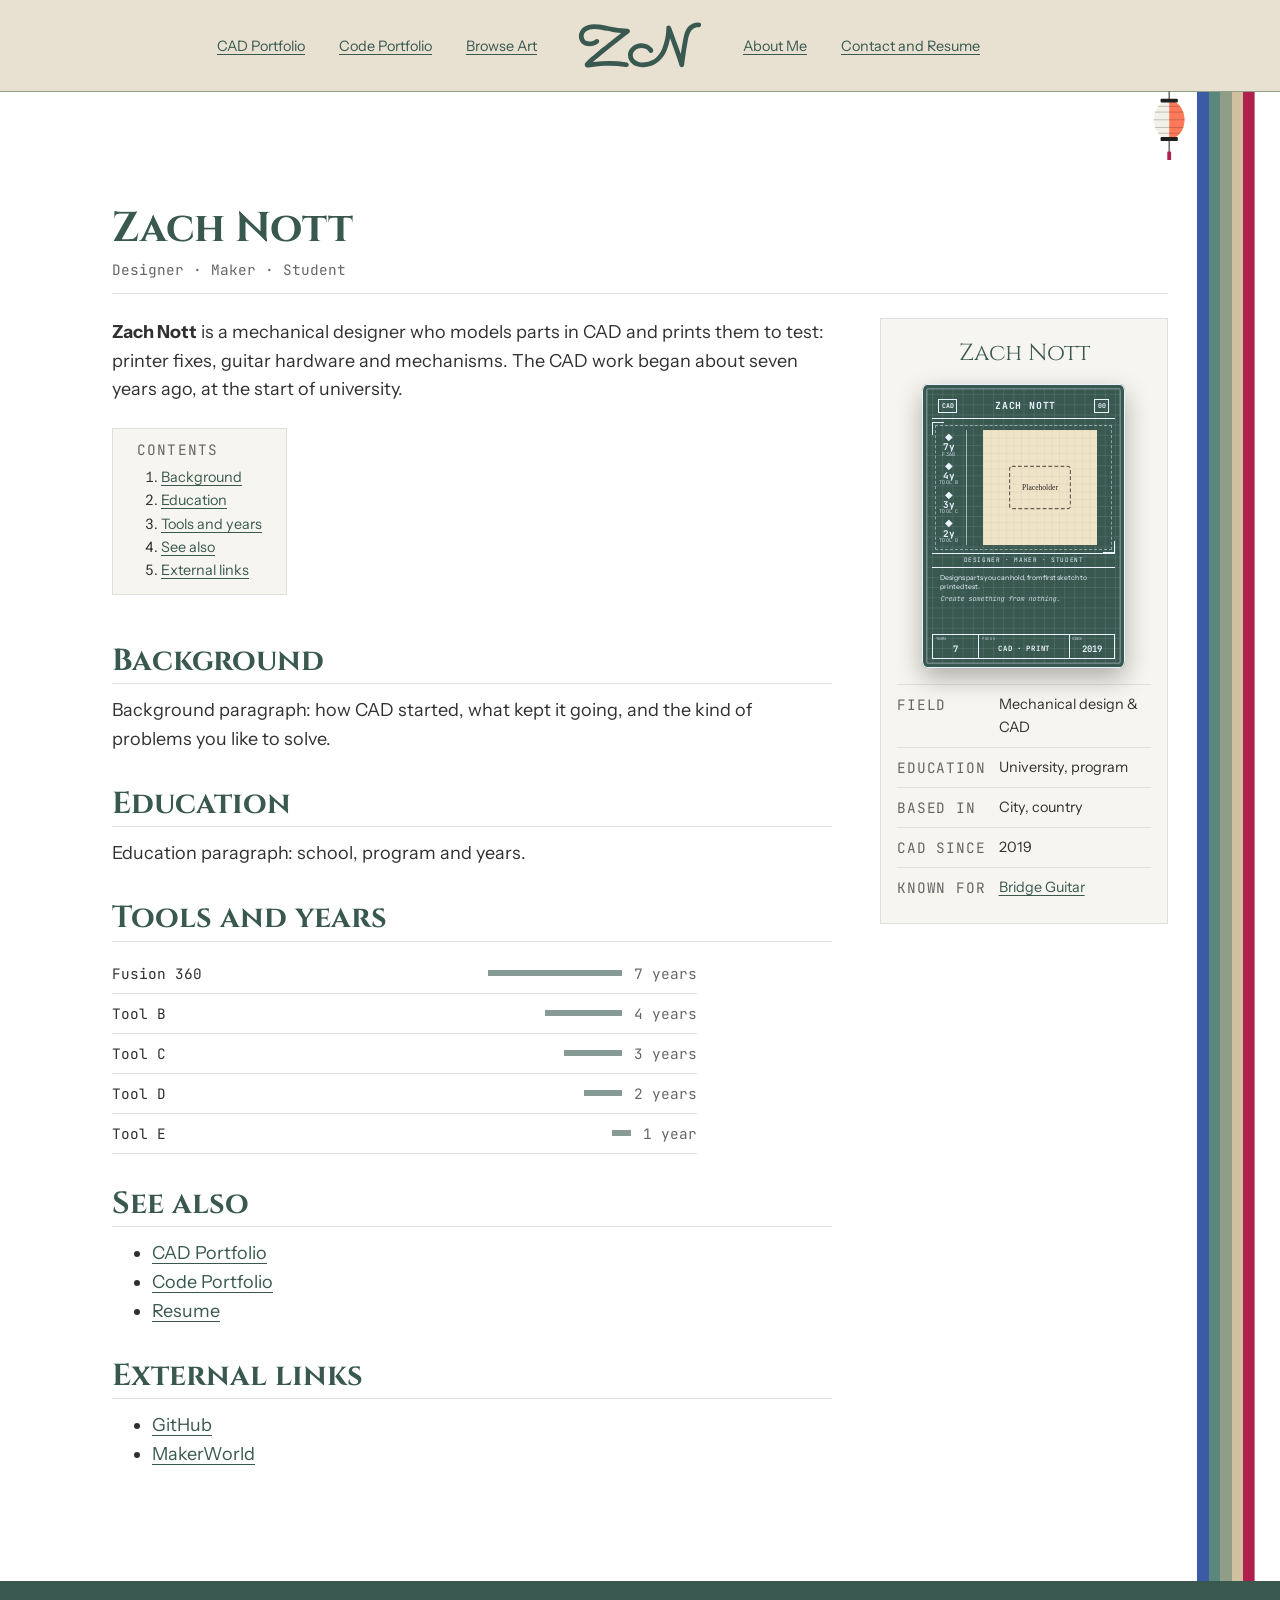
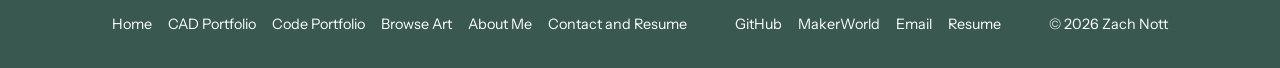
==== commit 13c2303c: "feat: refine shared shell with blackletter logo, hidden Lab, real profiles, one spelling" ====
--- a/aboutme.html
+++ b/aboutme.html
@@ -19,7 +19,7 @@
 
         <div id="page" class="site">
             <a class="skip-link screen-reader-text" href="#content">Skip to content</a>
-            <!-- Same header in index.html, projects.html, aboutme.html, contact.html and code.html: change all five together -->
+            <!-- Same header in index.html, projects.html, aboutme.html, contact.html, code.html and art.html: change all six together -->
             <header id="topbranch" class="site-header">
                 <div class="site-branding">
                 </div>
@@ -27,7 +27,7 @@
                 <nav id="site-nav" class="main-nav wrapper" aria-label="Main">
                     <!-- Mobile menu button: hidden until js/script.js runs, so without JS the links just stay visible -->
                     <button id="menu-toggle" class="menu-toggle" type="button" aria-expanded="true" hidden>
-                        <span aria-hidden="true">&#9776;</span> Menu
+                        <span aria-hidden="true">&#9776;</span> <span class="menu-word">Menu</span>
                     </button>
 
                     <!-- Left Side Of Header -->
@@ -38,7 +38,7 @@
                             <li class="header-left-item" id="item-code">
                                 <a class="menu-link" href="code.html">Code Portfolio</a></li>
                             <li class="header-left-item" id="item-art">
-                                <a class="menu-link" href="#">Browse Art</a></li>
+                                <a class="menu-link" href="art.html">Browse Art</a></li>
                         </ul>
                     </div>
 
@@ -47,8 +47,9 @@
                     <div class="header-column-center">
                         <a href="index.html" class="size-spacing-style-logo">
                             <span class="header-center-logo-original-container">
-                                <!-- Place Holder Image -->
-                                <img src="assets/images/placeholder.svg" alt="Home">
+                                <!-- The logo is one file: replace assets/images/logo.svg to change it on every page.
+                                     width/height reserve its space while it loads -->
+                                <img src="assets/images/logo.svg" alt="Home" width="128" height="48">
                             </span>
                         </a>
                     </div>
@@ -62,7 +63,8 @@
                                         <a class="menu-link" href="aboutme.html">About Me</a></li>
                                     <li class="header-right-item" id="item-contact">
                                         <a class="menu-link" href="contact.html">Contact and Resume</a></li>
-                                    <li class="header-right-item mega-menu-item" id="item-lab">
+                                    <!-- Hidden until The Laboratory is a real page (R1, owner 2026-11-07). Remove "hidden" to bring it back -->
+                                    <li class="header-right-item mega-menu-item" id="item-lab" hidden>
                                         <a class="menu-link" href="thelab.html">The Laboratory</a>
                                         <!-- Phone-only toggle for the Lab links: hidden until js/script.js runs, like the Menu button.
                                              It must come before the list, because the CSS "~" only reaches later siblings -->
@@ -202,17 +204,17 @@
                                 <ul>
                                     <li><a href="projects.html">CAD Portfolio</a></li>
                                     <li><a href="code.html">Code Portfolio</a></li>
-                                    <li><a href="contact.html#resume">Résumé</a></li>
+                                    <li><a href="contact.html#resume">Resume</a></li>
                                 </ul>
                             </section>
 
                             <section id="external-links">
                                 <h2>External links</h2>
-                                <!-- CONTENT: real profile URLs. Links to other sites that open in a new tab
-                                     (target="_blank") also get rel="noopener noreferrer" -->
+                                <!-- Profiles on other sites. They open in the same tab; a link that opens a new tab
+                                     (target="_blank") also gets rel="noopener noreferrer" -->
                                 <ul>
-                                    <li><a href="#">GitHub</a></li>
-                                    <li><a href="#">LinkedIn</a></li>
+                                    <li><a href="https://github.com/OopsieLazy">GitHub</a></li>
+                                    <li><a href="https://makerworld.com/en/@Azuya_1500">MakerWorld</a></li>
                                 </ul>
                             </section>
                         </div>
@@ -229,21 +231,22 @@
                             <li class="footer-item"><a class="footer-link" href="index.html">Home</a></li>
                             <li class="footer-item"><a class="footer-link" href="projects.html">CAD Portfolio</a></li>
                             <li class="footer-item"><a class="footer-link" href="code.html">Code Portfolio</a></li>
+                            <li class="footer-item"><a class="footer-link" href="art.html">Browse Art</a></li>
                             <li class="footer-item"><a class="footer-link" href="aboutme.html">About Me</a></li>
                             <li class="footer-item"><a class="footer-link" href="contact.html">Contact and Resume</a></li>
                         </ul>
                     </nav>
 
-                    <!-- GitHub and LinkedIn are placeholders. Email and Résumé go to the contact page (2.2), which keeps
+                    <!-- The owner's profiles on other sites. Email and Resume go to the contact page (2.2), which keeps
                          the address out of the HTML: a plain mailto: here would be scraped by spam bots -->
                     <ul class="footer-list">
-                        <li class="footer-item"><a class="footer-link" href="#">GitHub</a></li>
-                        <li class="footer-item"><a class="footer-link" href="#">LinkedIn</a></li>
+                        <li class="footer-item"><a class="footer-link" href="https://github.com/OopsieLazy">GitHub</a></li>
+                        <li class="footer-item"><a class="footer-link" href="https://makerworld.com/en/@Azuya_1500">MakerWorld</a></li>
                         <li class="footer-item"><a class="footer-link" href="contact.html#email">Email</a></li>
-                        <li class="footer-item"><a class="footer-link" href="contact.html#resume">Résumé</a></li>
+                        <li class="footer-item"><a class="footer-link" href="contact.html#resume">Resume</a></li>
                     </ul>
 
-                    <p class="footer-copy">&copy; 2026 Your Name</p>
+                    <p class="footer-copy">&copy; 2026 Zach Nott</p>
                 </div>
             </footer>
         </div>
--- a/css/styles.css
+++ b/css/styles.css
@@ -129,7 +129,10 @@
   --content-max: 72rem;    /* widest the page content gets (~1152px) */
   --gutter: clamp(var(--space-4), 5vw, var(--space-7));  /* side padding of .wrapper: 16px on phones, up to 48px */
   --radius: 4px;           /* small, crisp corners to keep it minimal */
-  --logo-size: var(--space-7);  /* header logo, 48px: square, so one value sets width and height */
+  --logo-size: var(--space-7);  /* header logo height, 48px; its width follows the logo file's shape */
+  --lantern-width: clamp(2rem, 3vw, 2.75rem);   /* the theme lantern (THEME LANTERN section) */
+  --lantern-drop: calc(var(--lantern-width) * 1.8);  /* how far it hangs: its art is 40 × 72, so height = 1.8 × width */
+  --golden: 1.618;         /* φ, the golden ratio: used for spacing that should feel "just right" */
 
   /* 3D displays: the CAD carousel (projyles.css), later the spin reel (3.7).
      Ring tilt = the spinning-coin view: how far the ring tips toward you.
@@ -140,6 +143,13 @@
      keeps the strong perspective lines that make the carousel work (owner, 2026-11-05).
      Smaller = camera closer = stronger perspective */
   --ring-perspective: 1000px;
+
+  /* Salon wall (art.html, artyles.css): how wildly the picture frames hang.
+     Every frame's tilt and offset is a fraction (-1 to 1) of these two, so changing one
+     value calms or wildens the whole wall. 0deg + 0rem = perfectly straight and in line.
+     Tried: 3deg + 0.3rem (picked, owner), 6deg + 0.5rem (too wild), 10deg chaotic */
+  --salon-tilt: 3deg;      /* the biggest tilt any frame gets */
+  --salon-nudge: 0.3rem;   /* the biggest shift off its spot, sideways and up/down */
 }
 
 /* Theme picked with the toggle (task 1.14). js/themcript.js sets data-theme on <html>.
@@ -149,7 +159,9 @@
 :root[data-theme="lantern"] { color-scheme: dark; }
 
 /* Moss: the calm night, a forest after dark (sage scale + Cinnamon Buff, no glow).
-   It starts from the night side, then swaps only the colors that differ from Lantern */
+   It starts from the night side, then swaps only the colors that differ from Lantern.
+   Screens only: printing always uses Day (see PRINT just below) */
+@media screen {
 :root[data-theme="moss"] {
   color-scheme: dark;
   --color-bg: #1C211C;
@@ -166,6 +178,16 @@
   --color-active-footer: var(--color-cinnamon);  /* 4.7 on pine */
   --color-glow: transparent;
 }
+}
+
+/* PRINT (and "Save as PDF"): always the Day colours, whatever theme is picked.
+   Dark pages waste ink and print badly. Forcing color-scheme: light makes every
+   light-dark() pick its Day side; :root[data-theme] matches as strongly as the
+   Lantern rule above and comes later, so it wins */
+@media print {
+  :root,
+  :root[data-theme] { color-scheme: light; }
+}
 
 /* =========================================================
    RESET: smooth out browser defaults so every page starts level
@@ -268,6 +290,19 @@
   border: 0;
   border-top: 1px solid var(--color-sage);
   margin-block: var(--space-7);
+}
+
+/* Retro label (was 2.7, owner's call in R1): the small typewriter caps used over
+   headings and sections, like the labels on a drawing or a museum case.
+   One shared class instead of the same five lines in every page's CSS.
+   Each page adopts it in its refinement task (R1 Home first) */
+.retro-label {
+  font-family: var(--font-mono);
+  font-size: var(--step--1);
+  font-weight: 400;
+  color: var(--color-muted);
+  letter-spacing: 0.08em;
+  text-transform: uppercase;
 }
 
 /* =========================================================
@@ -403,26 +438,44 @@
 
 /* Phone layout. Named grid areas: each part says where it goes by name,
    and the desktop block at the end rearranges the same names */
+/* 1fr auto 1fr: two equal side columns keep the logo centered on the band (owner, R1),
+   the Menu button sits in the right one and an empty "." cell balances it on the left */
 .main-nav {
   display: grid;
-  grid-template-columns: 1fr auto;
+  grid-template-columns: 1fr auto 1fr;
   grid-template-areas:
-    "logo  toggle"
-    "left  left"
-    "right right";
+    ".     logo  toggle"
+    "left  left  left"
+    "right right right";
   align-items: center;
   column-gap: var(--space-4);
 }
 
 .header-column-center { grid-area: logo; }
-.menu-toggle          { grid-area: toggle; }
+.menu-toggle          { grid-area: toggle; justify-self: end; }
 .header-column-left   { grid-area: left; }
 .header-column-right  { grid-area: right; }
 
-/* The SVG is 300x300; without a size it fills the whole column */
+/* The logo is as tall as the slot, and its width follows its own shape (width: auto),
+   so a square or wide replacement logo fits without changing this rule */
 .header-column-center img {
-  width: var(--logo-size);
+  width: auto;
   height: var(--logo-size);
+}
+
+/* inline-block: an inline link around an image has no box of its own (only empty
+   line fragments), so a focus ring has nothing to draw around. vertical-align: top
+   stops it sitting on the text baseline, which would add a gap below the logo */
+.size-spacing-style-logo {
+  display: inline-block;
+  vertical-align: top;
+}
+
+/* Links show keyboard focus by changing the text color, which can't change an image.
+   So the logo link gets the ring back (a class plus :focus-visible beats a:focus-visible) */
+.size-spacing-style-logo:focus-visible {
+  outline: 2px solid var(--color-accent);
+  outline-offset: 4px;
 }
 
 /* ---------- Links ---------- */
@@ -450,6 +503,13 @@
 }
 
 /* Phones: one link per row, and the padding makes each row a big tap target */
+/* The Lab link is hidden until the Lab exists (R1). The desktop block below gives
+   .header-right-item a display value, which would beat the hidden attribute,
+   so this rule says it again with a stronger selector (an id beats a class) */
+#item-lab[hidden] {
+  display: none;
+}
+
 .header-left-item,
 .header-right-item {
  padding: 15px;
@@ -471,6 +531,25 @@
   cursor: pointer;
 }
 
+/* The narrowest phones can't fit the centered logo AND "☰ Menu" on both sides of it,
+   so the button keeps only the ☰ icon (a 48px square) and the word is hidden the
+   screen-reader-text way: still read aloud, so the button's name stays "Menu" */
+@media (width < 24rem) {
+  .menu-toggle {
+    min-width: var(--space-7);
+    padding-inline: 0;
+  }
+
+  .menu-word {
+    position: absolute;
+    width: 1px;
+    height: 1px;
+    overflow: hidden;
+    clip-path: inset(50%);
+    white-space: nowrap;
+  }
+}
+
 /* ---------- Lab dropdown ----------
    Phones: a ▸ button folds the sub-links open and shut inside the Menu.
    Desktop: the sub-links float in a panel that opens on hover or keyboard focus */
@@ -633,7 +712,7 @@
 /* A plain button underneath: keyboard, screen readers and Enter/Space work for free.
    Never set display here, or the hidden attribute stops working (no JS = no lantern) */
 .theme-lantern {
-  --lantern-width: clamp(2rem, 3vw, 2.75rem);
+  /* --lantern-width lives with the tokens at the top: the home hero measures from it too */
   --lantern-paper: var(--color-washi);
   --lantern-core: transparent;          /* the warm light inside */
   --lantern-glow: transparent;          /* the light spilling onto the page */
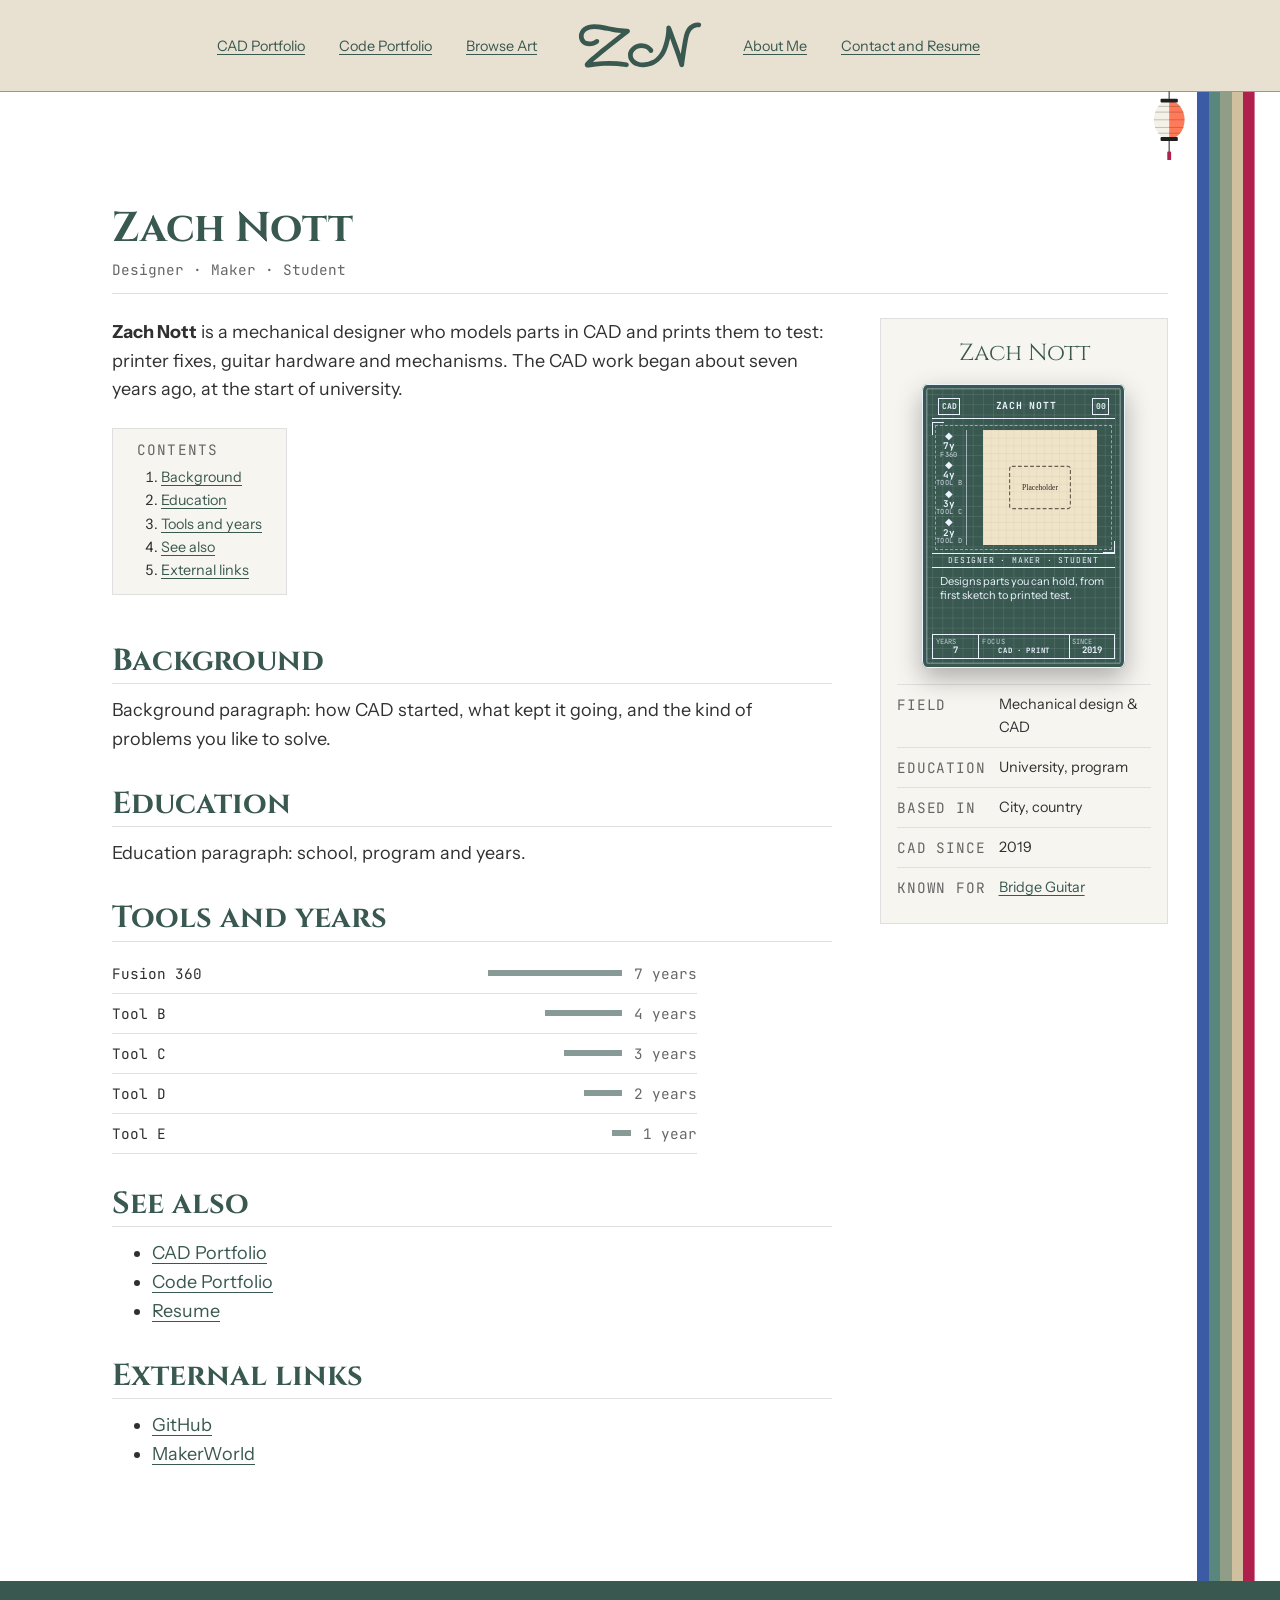
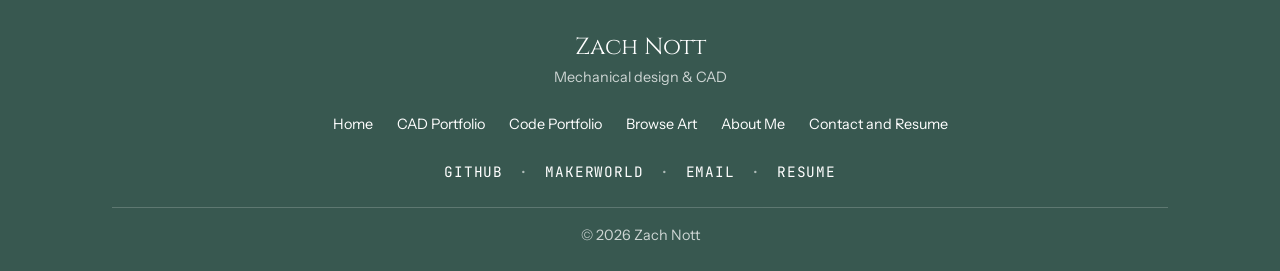
==== commit 204a395e: "feat: footer in labelled groups on phones, centered rows on wider screens" ====
--- a/aboutme.html
+++ b/aboutme.html
@@ -225,9 +225,19 @@
             <!-- The footer is the full-width pine band; .footer-inner keeps the content lined up with the page -->
             <footer class="site-footer">
                 <div class="footer-inner wrapper">
-                    <!-- Every footer link uses the same pattern: to fill one in, change only its href (and text) -->
-                    <nav class="footer-nav" aria-label="Footer">
-                        <ul class="footer-list">
+                    <!-- Same footer in all six pages: change them together.
+                         Phones show labelled groups; from 40rem it's centered rows (css/styles.css, FOOTER).
+                         Every link uses the same pattern: to fill one in, change only its href (and text) -->
+                    <div class="footer-brand">
+                        <p class="footer-name">Zach Nott</p>
+                        <p class="footer-tagline">Mechanical design &amp; CAD</p>
+                    </div>
+
+                    <!-- aria-labelledby names the landmark with the visible "Pages" label,
+                         so screen readers announce "Pages, navigation" -->
+                    <nav class="footer-nav" aria-labelledby="footer-pages-label">
+                        <p class="footer-label" id="footer-pages-label">Pages</p>
+                        <ul class="footer-list footer-pages">
                             <li class="footer-item"><a class="footer-link" href="index.html">Home</a></li>
                             <li class="footer-item"><a class="footer-link" href="projects.html">CAD Portfolio</a></li>
                             <li class="footer-item"><a class="footer-link" href="code.html">Code Portfolio</a></li>
@@ -237,14 +247,26 @@
                         </ul>
                     </nav>
 
-                    <!-- The owner's profiles on other sites. Email and Resume go to the contact page (2.2), which keeps
-                         the address out of the HTML: a plain mailto: here would be scraped by spam bots -->
-                    <ul class="footer-list">
-                        <li class="footer-item"><a class="footer-link" href="https://github.com/OopsieLazy">GitHub</a></li>
-                        <li class="footer-item"><a class="footer-link" href="https://makerworld.com/en/@Azuya_1500">MakerWorld</a></li>
-                        <li class="footer-item"><a class="footer-link" href="contact.html#email">Email</a></li>
-                        <li class="footer-item"><a class="footer-link" href="contact.html#resume">Resume</a></li>
-                    </ul>
+                    <!-- Two groups in one wrapper: side by side on phones, one dotted row on wider screens -->
+                    <div class="footer-extras">
+                        <!-- The owner's profiles on other sites -->
+                        <div class="footer-group">
+                            <p class="footer-label">Elsewhere</p>
+                            <ul class="footer-list">
+                                <li class="footer-item"><a class="footer-link" href="https://github.com/OopsieLazy">GitHub</a></li>
+                                <li class="footer-item"><a class="footer-link" href="https://makerworld.com/en/@Azuya_1500">MakerWorld</a></li>
+                            </ul>
+                        </div>
+                        <!-- Email and Resume go to the contact page (2.2), which keeps the address out of
+                             the HTML: a plain mailto: here would be scraped by spam bots -->
+                        <div class="footer-group">
+                            <p class="footer-label">Get in touch</p>
+                            <ul class="footer-list">
+                                <li class="footer-item"><a class="footer-link" href="contact.html#email">Email</a></li>
+                                <li class="footer-item"><a class="footer-link" href="contact.html#resume">Resume</a></li>
+                            </ul>
+                        </div>
+                    </div>
 
                     <p class="footer-copy">&copy; 2026 Zach Nott</p>
                 </div>
--- a/css/styles.css
+++ b/css/styles.css
@@ -372,7 +372,10 @@
 /* =========================================================
    FOOTER: a full-width pine band with white text.
    The band is the <footer>; the content sits in .footer-inner.wrapper, so the
-   color reaches the screen edges while the text lines up with the page
+   color reaches the screen edges while the text lines up with the page.
+   One set of markup, two layouts (owner's pick, R1):
+   - Phones (option A): labelled groups on a grid, so each link has an obvious home
+   - From 40rem (option B): everything centered in rows, the labels hidden
    ========================================================= */
 .site-footer {
   background-color: var(--color-footer-bg);
@@ -380,24 +383,133 @@
   font-size: var(--step--1);
 }
 
-/* flex-wrap lets the three parts sit side by side, then wrap onto new lines
-   when there's no room, so no media query is needed */
+/* Phones: two columns. The name, the Pages group and the © line span both;
+   Elsewhere and Get in touch sit side by side underneath */
 .footer-inner {
-  display: flex;
-  flex-wrap: wrap;
-  justify-content: space-between;
-  align-items: center;
-  gap: var(--space-4) var(--space-6);   /* row gap, column gap */
-  padding-block: var(--space-6);
-}
-
-/* Same reset as .header-left-list: no bullets or indent */
+  display: grid;
+  grid-template-columns: 1fr 1fr;
+  gap: var(--space-6) var(--space-5);   /* row gap, column gap */
+  align-items: start;
+  padding-block: var(--space-7) var(--space-5);
+}
+
+.footer-brand,
+.footer-nav,
+.footer-copy {
+  grid-column: 1 / -1;
+}
+
+/* display: contents removes this wrapper's own box, so its two groups become
+   grid items of .footer-inner. It only exists to group them for the wide layout */
+.footer-extras {
+  display: contents;
+}
+
+/* styles.css gives every <p> a reading width (65ch); the footer lays out its own lines */
+.footer-inner p {
+  max-width: none;
+  margin: 0;
+}
+
+.footer-name {
+  font-family: var(--font-display);
+  font-size: var(--step-1);
+}
+
+.footer-tagline,
+.footer-copy {
+  opacity: 0.75;                        /* quieter than the links; white at 75% is still 4.5+ on pine */
+}
+
+/* The small group names (Pages, Elsewhere, Get in touch), same feel as .retro-label.
+   Two classes (0,2,0) beat ".footer-inner p" (0,1,1), so this margin wins the reset above */
+.footer-inner .footer-label {
+  margin-bottom: var(--space-3);
+}
+
+.footer-label {
+  font-family: var(--font-mono);
+  letter-spacing: 0.08em;
+  text-transform: uppercase;
+  opacity: 0.75;
+}
+
+/* Same reset as .header-left-list: no bullets or indent. One link per line on phones */
 .footer-list {
-  display: flex;
-  flex-wrap: wrap;
-  gap: var(--space-2) var(--space-4);
+  display: grid;
+  gap: var(--space-2);
+  margin: 0;
+  padding: 0;
   list-style: none;
-  padding: 0;
+}
+
+/* Six page links in two columns, so the group isn't a long thin tower */
+.footer-pages {
+  grid-template-columns: 1fr 1fr;
+  column-gap: var(--space-5);
+}
+
+/* The hairline above the © line: the text color at 25%, so it follows the theme
+   instead of hard-coding a white */
+.footer-copy {
+  padding-top: var(--space-4);
+  border-top: 1px solid color-mix(in srgb, currentColor 25%, transparent);
+}
+
+/* Tablet and desktop (option B): one centered column of rows.
+   Name, then the page links, then the outside links in small caps, then the © line */
+@media (min-width: 40rem) {
+  .footer-inner {
+    grid-template-columns: 1fr;
+    justify-items: center;
+    gap: var(--space-5);
+    text-align: center;
+  }
+
+  /* The group names aren't needed when everything is one centered row, so they're
+     hidden the screen-reader-text way: screen readers still hear "Elsewhere" etc. */
+  .footer-label {
+    position: absolute;
+    width: 1px;
+    height: 1px;
+    overflow: hidden;
+    clip-path: inset(50%);
+    white-space: nowrap;
+  }
+
+  /* Rows instead of columns: flex-wrap keeps them centered and lets them wrap */
+  .footer-list,
+  .footer-extras {
+    display: flex;
+    flex-wrap: wrap;
+    justify-content: center;
+    gap: var(--space-2) var(--space-5);
+  }
+
+  /* Elsewhere and Get in touch become one small row, split by dots */
+  .footer-extras {
+    gap: var(--space-2) var(--space-4);
+    font-family: var(--font-mono);
+    letter-spacing: 0.06em;
+    text-transform: uppercase;
+  }
+
+  .footer-extras .footer-list {
+    gap: var(--space-2) var(--space-4);
+  }
+
+  /* A dot before every link except the very first one. It's decoration from CSS,
+     so screen readers skip it (content: "·" / "" sets its spoken text to nothing) */
+  .footer-extras li + li::before,
+  .footer-extras .footer-group + .footer-group li:first-child::before {
+    content: "·" / "";
+    margin-right: var(--space-4);
+    opacity: 0.6;
+  }
+
+  .footer-copy {
+    justify-self: stretch;              /* the hairline runs the full width */
+  }
 }
 
 /* inherit = use the footer's white; underline only on hover keeps it quiet */
--- a/css/cardyles.css
+++ b/css/cardyles.css
@@ -102,7 +102,7 @@
 .card-number {
   padding: 0.5cqi 1.2cqi;
   border: 0.3cqi solid var(--color-blueprint-ink);
-  font-size: 3.2cqi;
+  font-size: max(0.5rem, 3.2cqi);
   font-weight: 700;
 }
 
@@ -156,7 +156,7 @@
 .card-icon { font-size: 5cqi; }
 .card-stat b { font-size: 4.6cqi; }
 .card-stat small {
-  font-size: 2.5cqi;
+  font-size: max(0.4375rem, 2.5cqi);
   letter-spacing: 0.05em;
   opacity: 0.85;
   text-transform: uppercase;
@@ -169,7 +169,7 @@
   align-items: center;
   justify-content: center;
   border-block: 0.3cqi solid var(--color-blueprint-ink);
-  font-size: 3cqi;
+  font-size: max(0.5rem, 3cqi);
   letter-spacing: 0.1em;
   text-transform: uppercase;
 }
@@ -181,12 +181,21 @@
   flex-direction: column;
   gap: 1.5cqi;
   padding: 2.5cqi 4cqi;
-  font-size: 3.4cqi;
+  font-size: max(0.6875rem, 3.4cqi);   /* never below 11px, however small the card (H1) */
   line-height: 1.3;
 }
 
 .card-desc { font-family: var(--font-body); }
 .card-flavor { font-style: italic; opacity: 0.8; }
+
+/* READABLE ON SMALL CARDS (H1). Everything on the card scales with its width (cqi),
+   so on a phone the text shrank to 6–7px. max(floor, scaled) picks whichever is bigger:
+   big cards keep their proportions, small ones stop at a readable size.
+   Bigger text needs room, so a narrow card drops its flavor line (the description stays).
+   20rem = the width where the 11px floor takes over from 3.4cqi */
+@container (width < 20rem) {
+  .card-flavor { display: none; }
+}
 
 /* Footer = an engineering drawing's title block: REV | DIFFICULTY | DATE.
    The small labels come from ::before, so they're decoration, not content */
@@ -202,7 +211,7 @@
   position: relative;
   display: grid;
   place-items: center;
-  padding-top: 2.2cqi;
+  padding-top: max(0.5rem, 2.2cqi);   /* room under the small label, even on a small card */
   font-size: 4.4cqi;
   font-weight: 700;
 }
@@ -215,7 +224,7 @@
   position: absolute;
   top: 0.6cqi;
   left: 1.2cqi;
-  font-size: 1.9cqi;
+  font-size: max(0.4375rem, 1.9cqi);
   font-weight: 400;
   opacity: 0.75;
 }
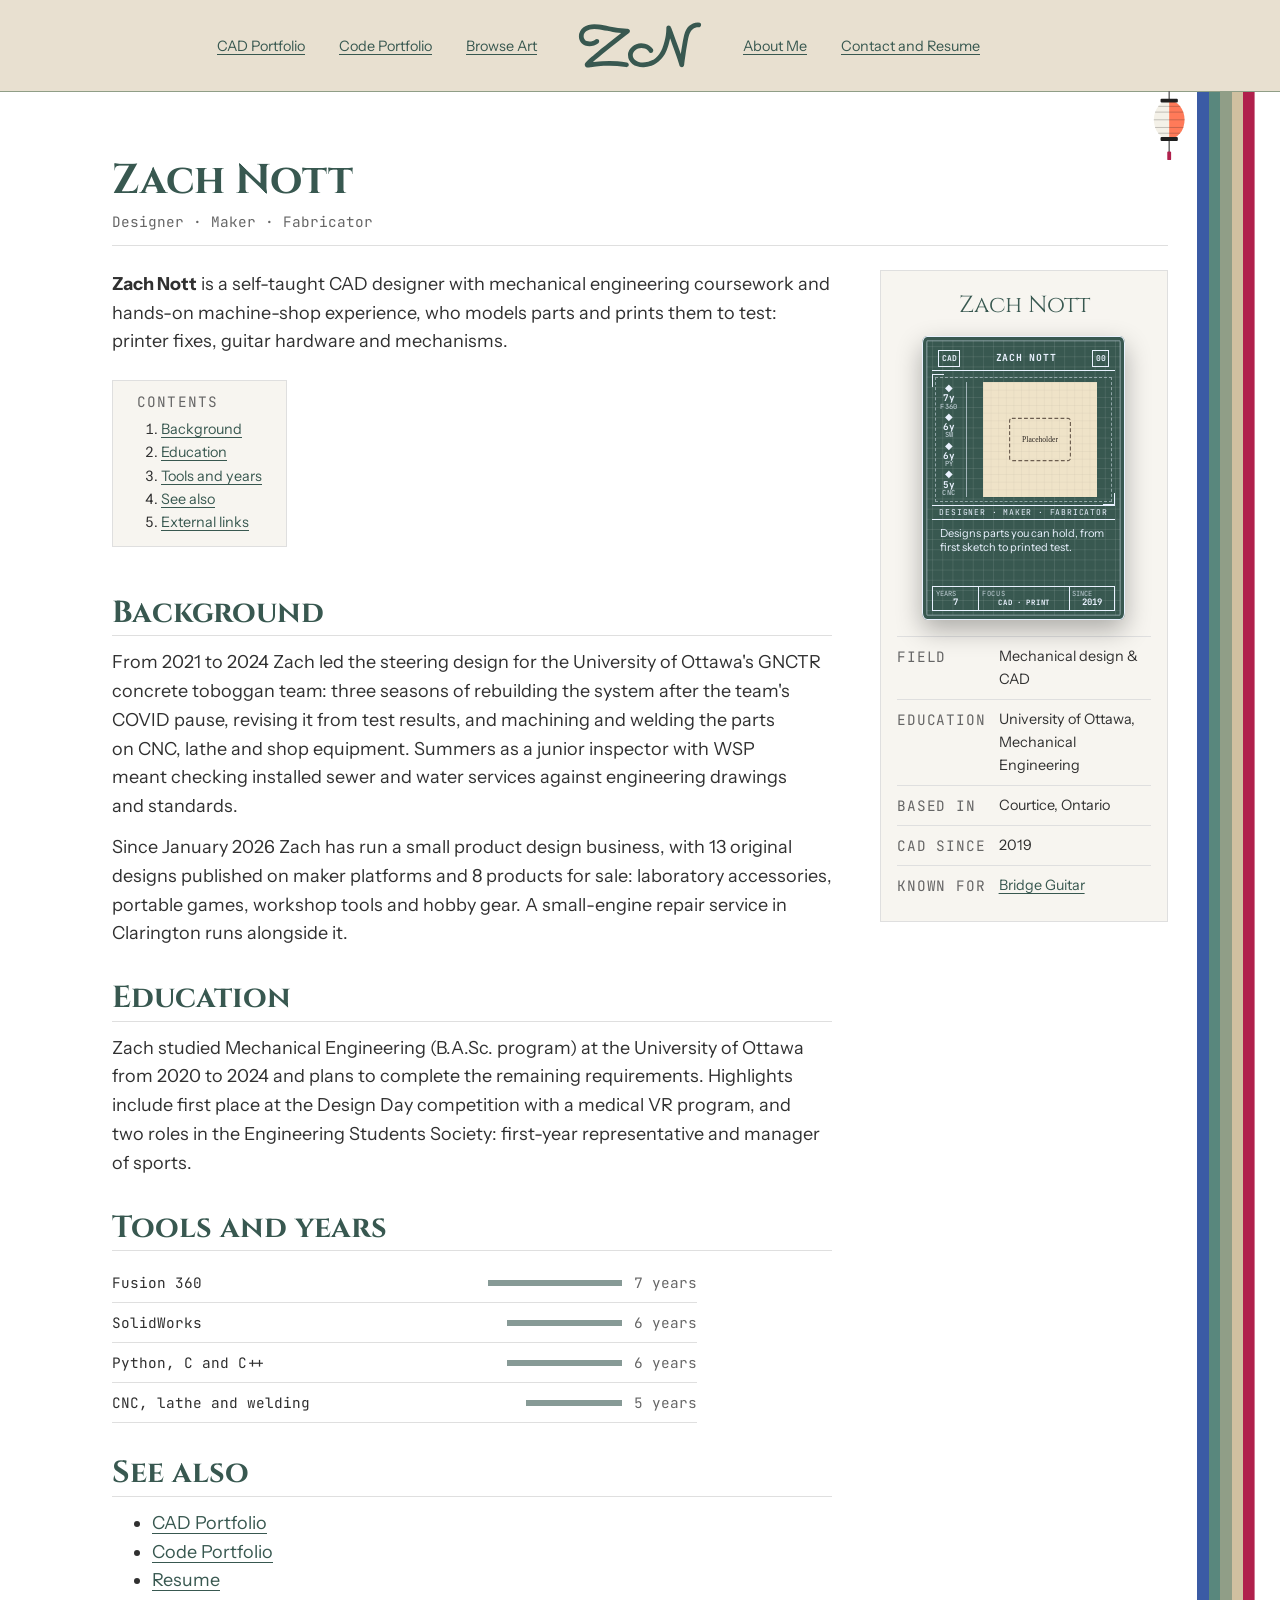
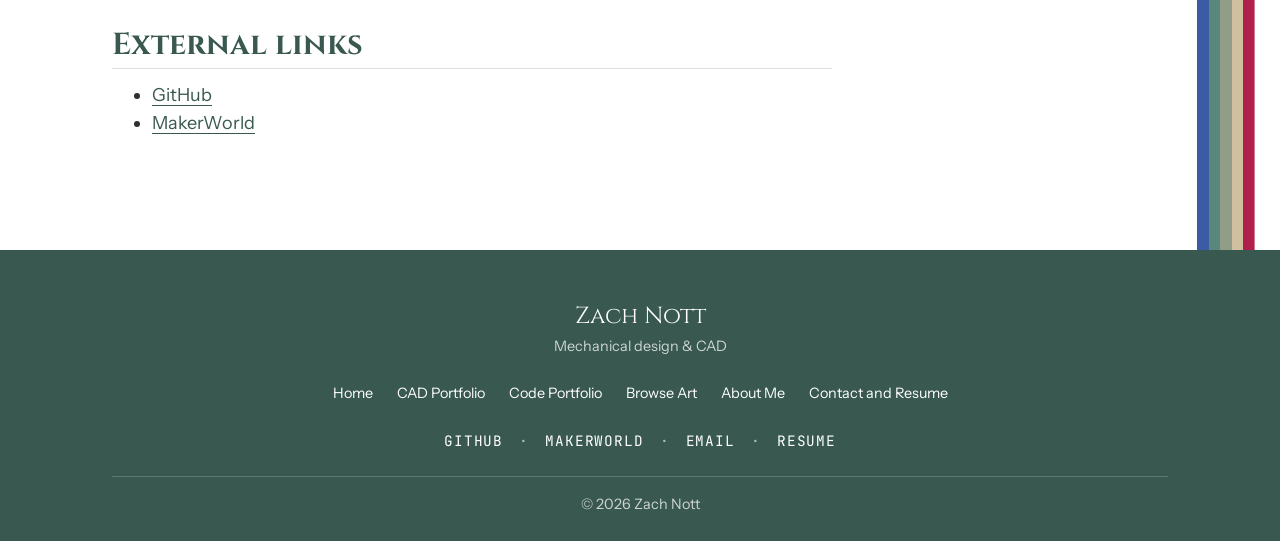
==== commit 5ecee260: "feat: fill About page from the resume" ====
--- a/aboutme.html
+++ b/aboutme.html
@@ -111,14 +111,14 @@
                     <header class="bio-head">
                         <h1>Zach Nott</h1>
                         <!-- CONTENT: one short line under the name -->
-                        <p class="bio-tagline">Designer · Maker · Student</p>
+                        <p class="bio-tagline">Designer · Maker · Fabricator</p>
                     </header>
 
                     <!-- Phones: lead, infobox, the rest (source order). Wide screens: the infobox moves
                          to a right column beside both the lead and the rest (grid areas in aboutyles.css) -->
                     <div class="bio-layout">
                         <!-- CONTENT: the lead. Your name in bold first, then who you are in a sentence or two -->
-                        <p class="bio-lead"><b>Zach Nott</b> is a mechanical designer who models parts in CAD and prints them to test: printer fixes, guitar hardware and mechanisms. The CAD work began about seven years ago, at the start of university.</p>
+                        <p class="bio-lead"><b>Zach Nott</b> is a self-taught CAD designer with mechanical engineering coursework and hands-on machine-shop experience, who models parts and prints them to test: printer fixes, guitar hardware and mechanisms.</p>
 
                         <aside class="infobox" aria-label="Profile summary">
                             <p class="infobox-title">Zach Nott</p>
@@ -133,12 +133,12 @@
                                         <img src="assets/images/placeholder.svg" alt="">
                                         <span class="card-stats">
                                             <span class="card-stat"><span class="card-icon">◆</span><b>7y</b><small>F360</small></span>
-                                            <span class="card-stat"><span class="card-icon">◆</span><b>4y</b><small>Tool B</small></span>
-                                            <span class="card-stat"><span class="card-icon">◆</span><b>3y</b><small>Tool C</small></span>
-                                            <span class="card-stat"><span class="card-icon">◆</span><b>2y</b><small>Tool D</small></span>
+                                            <span class="card-stat"><span class="card-icon">◆</span><b>6y</b><small>SW</small></span>
+                                            <span class="card-stat"><span class="card-icon">◆</span><b>6y</b><small>Py</small></span>
+                                            <span class="card-stat"><span class="card-icon">◆</span><b>5y</b><small>CNC</small></span>
                                         </span>
                                     </span>
-                                    <span class="card-type">Designer · Maker · Student</span>
+                                    <span class="card-type">Designer · Maker · Fabricator</span>
                                     <span class="card-text">
                                         <span class="card-desc">Designs parts you can hold, from first sketch to printed test.</span>
                                         <span class="card-flavor">Create something from nothing.</span>
@@ -154,8 +154,8 @@
                             <!-- CONTENT: the facts. A row header (th scope="row") names each value for screen readers -->
                             <table class="infobox-facts">
                                 <tr><th scope="row">Field</th><td>Mechanical design &amp; CAD</td></tr>
-                                <tr><th scope="row">Education</th><td>University, program</td></tr>
-                                <tr><th scope="row">Based in</th><td>City, country</td></tr>
+                                <tr><th scope="row">Education</th><td>University of Ottawa, Mechanical Engineering</td></tr>
+                                <tr><th scope="row">Based in</th><td>Courtice, Ontario</td></tr>
                                 <tr><th scope="row">CAD since</th><td>2019</td></tr>
                                 <tr><th scope="row">Known for</th><td><a href="projects.html#bridge-guitar">Bridge Guitar</a></td></tr>
                             </table>
@@ -177,13 +177,14 @@
                             <section id="background">
                                 <h2>Background</h2>
                                 <!-- CONTENT: how you got into design, what you like to make -->
-                                <p>Background paragraph: how CAD started, what kept it going, and the kind of problems you like to solve.</p>
+                                <p>From 2021 to 2024 Zach led the steering design for the University of Ottawa's GNCTR concrete toboggan team: three seasons of rebuilding the system after the team's COVID pause, revising it from test results, and machining and welding the parts on CNC, lathe and shop equipment. Summers as a junior inspector with WSP meant checking installed sewer and water services against engineering drawings and standards.</p>
+                                <p>Since January 2026 Zach has run a small product design business, with 13 original designs published on maker platforms and 8 products for sale: laboratory accessories, portable games, workshop tools and hobby gear. A small-engine repair service in Clarington runs alongside it.</p>
                             </section>
 
                             <section id="education">
                                 <h2>Education</h2>
                                 <!-- CONTENT: school, program, years, anything you're proud of -->
-                                <p>Education paragraph: school, program and years.</p>
+                                <p>Zach studied Mechanical Engineering (B.A.Sc. program) at the University of Ottawa from 2020 to 2024 and plans to complete the remaining requirements. Highlights include first place at the Design Day competition with a medical VR program, and two roles in the Engineering Students Society: first-year representative and manager of sports.</p>
                             </section>
 
                             <section id="tools">
@@ -192,10 +193,9 @@
                                      the years are also written as text, so the bar is only decoration -->
                                 <dl class="tool-list">
                                     <div><dt>Fusion 360</dt><dd><span class="tool-bar" data-years="7"></span>7 years</dd></div>
-                                    <div><dt>Tool B</dt><dd><span class="tool-bar" data-years="4"></span>4 years</dd></div>
-                                    <div><dt>Tool C</dt><dd><span class="tool-bar" data-years="3"></span>3 years</dd></div>
-                                    <div><dt>Tool D</dt><dd><span class="tool-bar" data-years="2"></span>2 years</dd></div>
-                                    <div><dt>Tool E</dt><dd><span class="tool-bar" data-years="1"></span>1 year</dd></div>
+                                    <div><dt>SolidWorks</dt><dd><span class="tool-bar" data-years="6"></span>6 years</dd></div>
+                                    <div><dt>Python, C and C++</dt><dd><span class="tool-bar" data-years="6"></span>6 years</dd></div>
+                                    <div><dt>CNC, lathe and welding</dt><dd><span class="tool-bar" data-years="5"></span>5 years</dd></div>
                                 </dl>
                             </section>
 
--- a/css/aboutyles.css
+++ b/css/aboutyles.css
@@ -2,7 +2,7 @@
    Shared header, tokens and footer live in styles.css; the card lives in cardyles.css */
 
 .bio {
-  padding-block: var(--space-7);
+  padding-bottom: var(--space-7);   /* the top comes from --page-top (styles.css) */
 }
 
 /* Title over a hairline, like an encyclopedia article */
@@ -140,6 +140,12 @@
   scroll-margin-top: var(--space-5);
 }
 
+/* The reset in styles.css zeroes every <p> margin. "p + p" only matches a paragraph
+   that follows another one, so the gap goes BETWEEN paragraphs, never above the first */
+.bio-rest section p + p {
+  margin-top: var(--space-3);
+}
+
 /* =========================================================
    TOOLS AND YEARS: label left, bar + years right.
    The bar length comes from data-years through --years. Why not
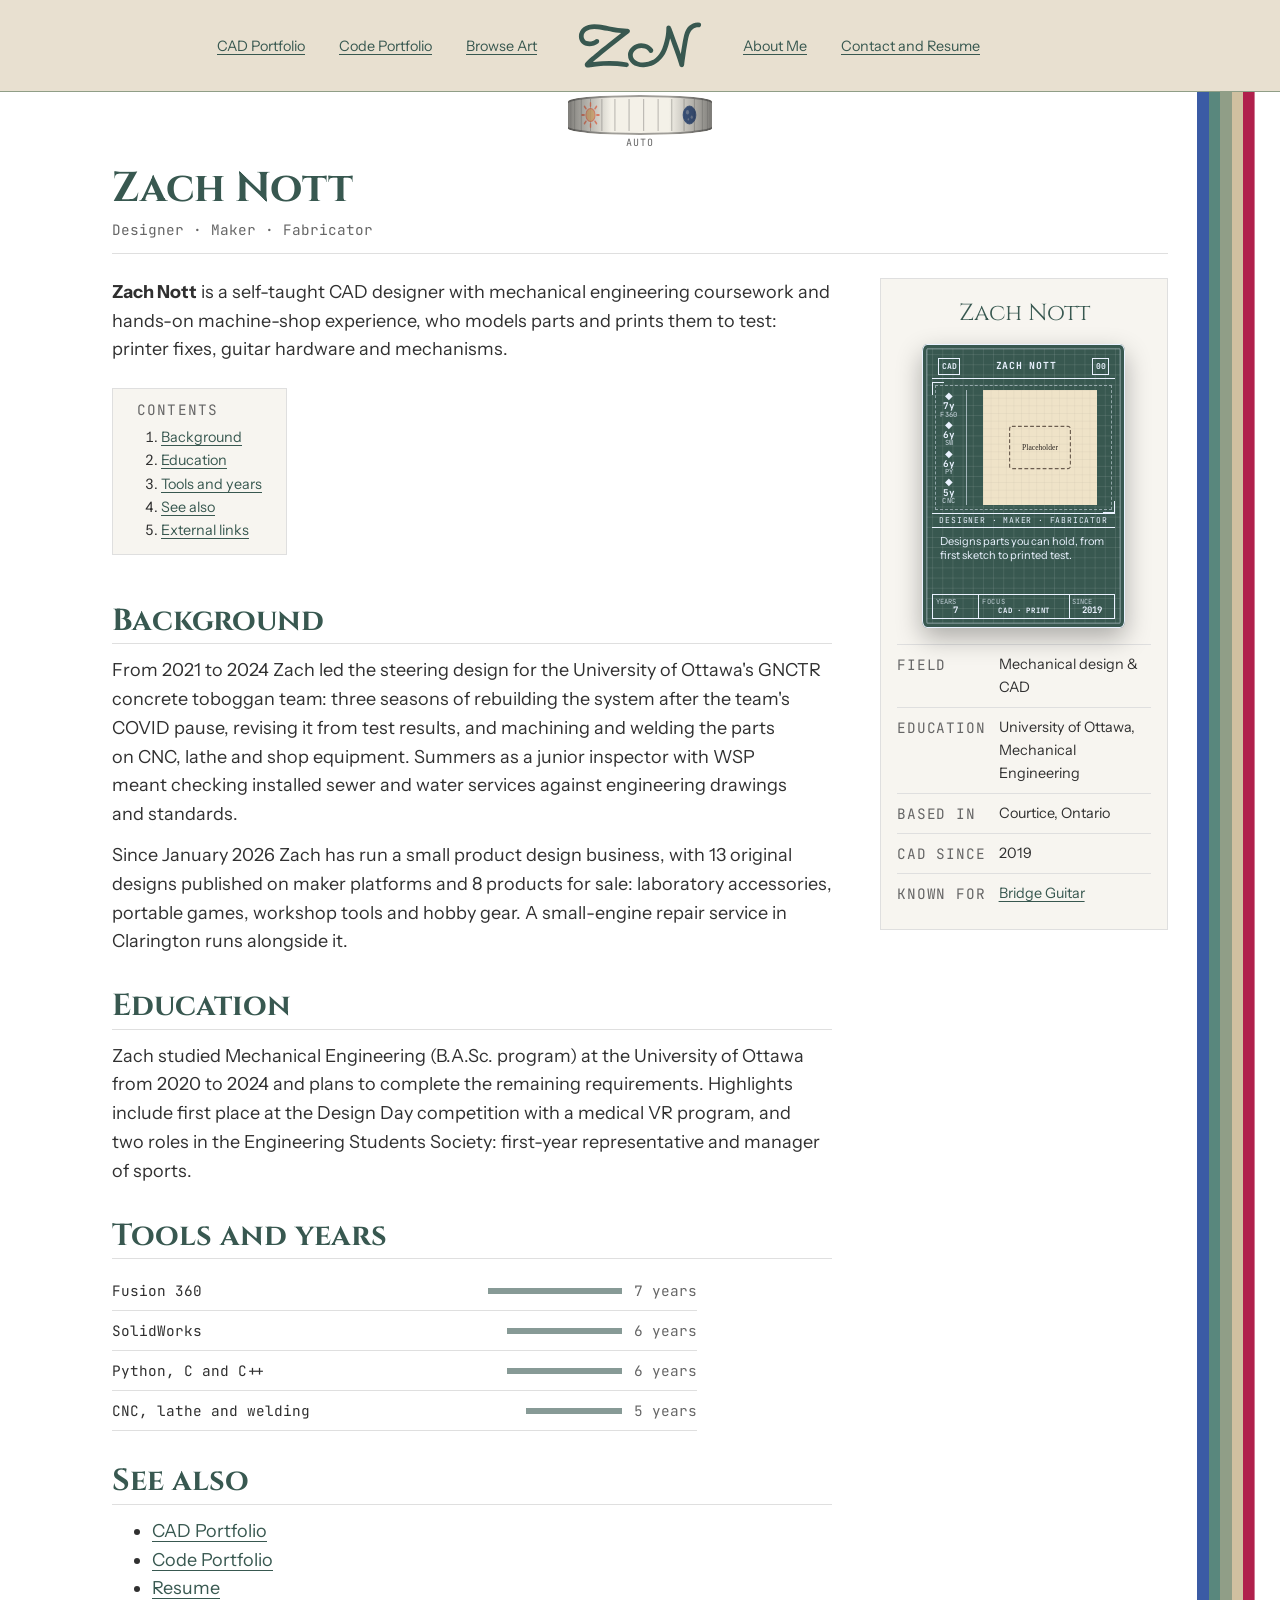
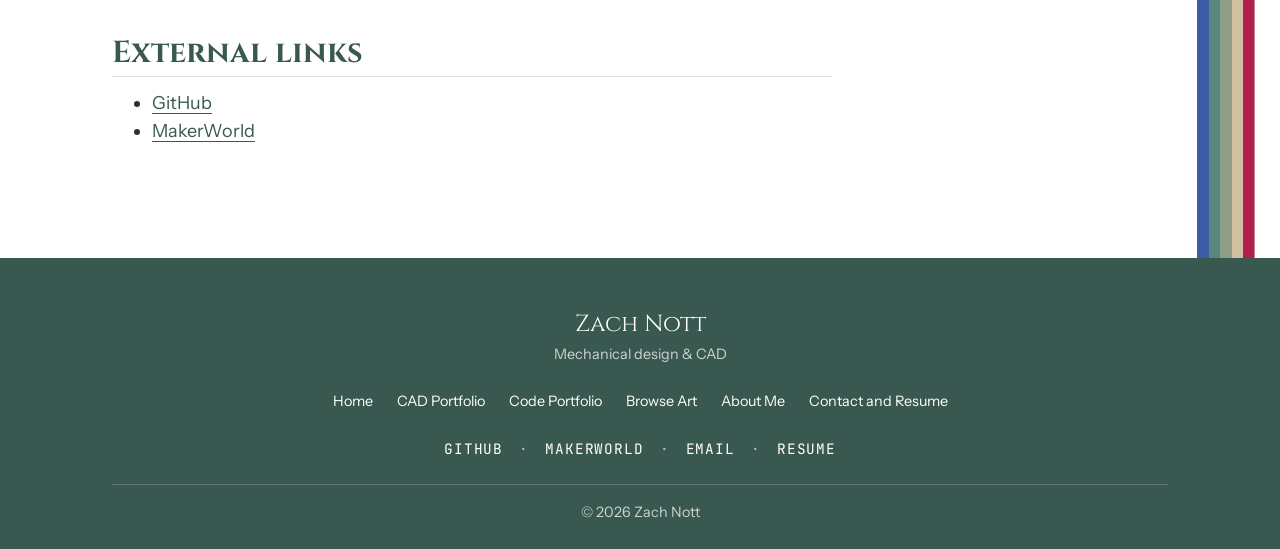
==== commit 7be1987d: "feat: thumbwheel theme picker and night stars, Moss theme removed" ====
--- a/aboutme.html
+++ b/aboutme.html
@@ -84,22 +84,30 @@
                         </div>
                     </div>
                 </nav>
-                <!-- Theme picker: a paper lantern hanging from the header band (js/themcript.js, task 1.14).
+                <!-- Theme picker: the thumbwheel (js/themcript.js, task 1.14, D35). A ridged paper drum that turns
+                     like a volume knob, with the sun and moon printed on it. Three click-stops: Day (sun in front),
+                     Auto (both, one each side), Night (moon in front).
+                     Tap, Enter or Space: next stop. Drag or flick: turn it. Left/Right arrows: one stop.
                      Hidden until the script runs; without JS the site just follows the OS.
-                     All the art is this <svg> plus the THEME LANTERN section of styles.css -->
-                <button id="theme-lantern" class="theme-lantern" type="button" hidden>
-                    <svg class="lantern-art" viewBox="0 0 40 72" width="40" height="72" aria-hidden="true" focusable="false">
-                        <line class="lantern-string" x1="20" y1="0" x2="20" y2="9"/>
-                        <ellipse class="lantern-paper" cx="20" cy="30" rx="16" ry="20"/>
-                        <path class="lantern-half" d="M20 10a16 20 0 0 1 0 40z"/>
-                        <ellipse class="lantern-core" cx="20" cy="28" rx="8" ry="11"/>
-                        <path class="lantern-ribs" d="M8.6 16h22.8M5.3 22h29.4M4 30h32M5.3 38h29.4M8.6 44h22.8"/>
-                        <rect class="lantern-cap" x="11" y="8" width="18" height="4" rx="1"/>
-                        <rect class="lantern-cap" x="11" y="48" width="18" height="4" rx="1"/>
-                        <line class="lantern-string" x1="20" y1="52" x2="20" y2="64"/>
-                        <rect class="lantern-tassel" x="18" y="63" width="4" height="9" rx="1"/>
-                    </svg>
-                    <span class="theme-tag"><span class="theme-kanji" lang="ja" aria-hidden="true">自動</span> <span class="theme-name">Auto</span><span class="screen-reader-text"> theme. Press for the next theme</span></span>
+                     The look is the THEME DRUM section of styles.css; the script draws the ridges and moves the sun and moon.
+                     Swap the sun and moon <svg> art for the pixel sprites later (each is drawn around 0,0) -->
+                <button id="theme-drum" class="theme-drum" type="button" hidden>
+                    <span class="drum" aria-hidden="true">
+                        <svg class="drum-face" viewBox="0 0 144 40" width="144" height="40" focusable="false">
+                            <g class="drum-ridges"></g>
+                            <g class="drum-body drum-sun">
+                                <path class="sun-rays" d="M0 -12v3M0 9v3M-12 0h3M9 0h3M-8.5 -8.5l2.1 2.1M6.4 6.4l2.1 2.1M-8.5 8.5l2.1 -2.1M6.4 -6.4l2.1 -2.1"/>
+                                <circle class="sun-disc" r="6.5"/>
+                            </g>
+                            <g class="drum-body drum-moon">
+                                <circle class="moon-disc" r="9"/>
+                                <circle class="moon-crater" cx="-2.8" cy="-2.8" r="2.2"/>
+                                <circle class="moon-crater" cx="3.2" cy="2.2" r="1.6"/>
+                                <circle class="moon-crater" cx="-1.6" cy="4.4" r="1.1"/>
+                            </g>
+                        </svg>
+                    </span>
+                    <span class="theme-tag"><span class="theme-name">Auto</span><span class="screen-reader-text"> theme. Press for the next theme</span></span>
                 </button>
             </header>
 
--- a/css/styles.css
+++ b/css/styles.css
@@ -47,7 +47,7 @@
    Contrast is noted as day / night against the page background
    ========================================================= */
 :root {
-  /* Three themes (D22): Day, Lantern (the default night) and Moss (opt-in night, below).
+  /* Two themes (D22): Day and Lantern (night). A third, Moss, was removed (D36).
      color-scheme tells the browser which themes we support; light-dark(day, night)
      then picks a value from the visitor's OS setting, so night = Lantern.
      Bonus: scrollbars and form controls turn dark at night for free */
@@ -66,7 +66,7 @@
   --color-beni: #B0204C;       /* beni (safflower) pink, decoration only */
   --color-chochin: #FF7A59;    /* chōchin, paper-lantern red-orange: Lantern's highlight */
   --color-akabeni: #7A2430;    /* akabeni, deep lantern red: Lantern's footer band */
-  --color-cinnamon: #F5C07B;   /* Cinnamon Buff (Sanzo Wada's color dictionary): Moss's highlight */
+  --color-cinnamon: #F5C07B;   /* Cinnamon Buff (Sanzo Wada's color dictionary): the theme drum's sun */
   --color-washi: #F4F1E8;      /* washi paper: the unlit theme lantern */
   --color-sumi: #1F1F1F;       /* sumi ink black: the lantern's lacquer caps */
   --color-blueprint: #1D3F7A;  /* blueprint paper: the trading cards (homyles.css) */
@@ -130,9 +130,12 @@
   --gutter: clamp(var(--space-4), 5vw, var(--space-7));  /* side padding of .wrapper: 16px on phones, up to 48px */
   --radius: 4px;           /* small, crisp corners to keep it minimal */
   --logo-size: var(--space-7);  /* header logo height, 48px; its width follows the logo file's shape */
-  --lantern-width: clamp(2rem, 3vw, 2.75rem);   /* the theme lantern (THEME LANTERN section) */
-  --lantern-drop: calc(var(--lantern-width) * 1.8);  /* how far it hangs: its art is 40 × 72, so height = 1.8 × width */
   --golden: 1.618;         /* φ, the golden ratio: used for spacing that should feel "just right" */
+  /* Where every page's content starts below the header (owner's pick B, 2026-11-08):
+     60px on phones, growing smoothly to 80px on wide screens. It's a design value of its own,
+     NOT measured from the lantern: whatever hangs from the header (the theme drum, D35)
+     must fit inside it, so the ornament can change without moving any page */
+  --page-top: clamp(3.75rem, 2.5rem + 2.5vw, 5rem);
 
   /* 3D displays: the CAD carousel (projyles.css), later the spin reel (3.7).
      Ring tilt = the spinning-coin view: how far the ring tips toward you.
@@ -157,28 +160,6 @@
    every light-dark() above pick the matching side */
 :root[data-theme="day"] { color-scheme: light; }
 :root[data-theme="lantern"] { color-scheme: dark; }
-
-/* Moss: the calm night, a forest after dark (sage scale + Cinnamon Buff, no glow).
-   It starts from the night side, then swaps only the colors that differ from Lantern.
-   Screens only: printing always uses Day (see PRINT just below) */
-@media screen {
-:root[data-theme="moss"] {
-  color-scheme: dark;
-  --color-bg: #1C211C;
-  --color-surface: #232A23;
-  --color-ink: #E6E8DF;                       /* 13.2 */
-  --color-muted: #9DBA9D;                     /* 7.7 */
-  --color-line: #404C40;
-  --color-accent: #B2D4B2;                    /* 10.1, 8.2 on the band */
-  --color-highlight: var(--color-cinnamon);
-  --color-header-bg: #2A322A;
-  --color-footer-bg: var(--color-pine);       /* white text 7.8 */
-  --color-active: var(--color-cinnamon);      /* 9.9 */
-  --color-active-menu: var(--color-cinnamon); /* 8.0 on the band */
-  --color-active-footer: var(--color-cinnamon);  /* 4.7 on pine */
-  --color-glow: transparent;
-}
-}
 
 /* PRINT (and "Save as PDF"): always the Day colours, whatever theme is picked.
    Dark pages waste ink and print badly. Forcing color-scheme: light makes every
@@ -356,17 +337,20 @@
   min-height: 100dvh;              /* dvh = the visible height on phones, minus the browser's address bar */
 }
 
+/* The top is the same on every page (--page-top), so page files never add their own
+   space above their first element. Only the bottom steps up with the screen */
 .site-main {
   flex: 1;
-  padding-block: var(--space-6);   /* block = top and bottom */
+  padding-top: var(--page-top);
+  padding-bottom: var(--space-6);
 }
 
 @media (min-width: 40rem) {
-  .site-main { padding-block: var(--space-7); }
+  .site-main { padding-bottom: var(--space-7); }
 }
 
 @media (min-width: 64rem) {
-  .site-main { padding-block: var(--space-8); }
+  .site-main { padding-bottom: var(--space-8); }
 }
 
 /* =========================================================
@@ -542,7 +526,7 @@
 /* A full-width band (sand by day, navy at night) with a sage hairline below. The band is the <header>;
    the nav inside carries .wrapper, so the color reaches the screen edges */
 .site-header {
-  position: relative;                  /* the theme lantern hangs from this band (see THEME LANTERN) */
+  position: relative;                  /* the theme drum hangs from this band (see THEME DRUM) */
   padding-block: var(--space-4);
   background-color: var(--color-header-bg);
   border-bottom: 1px solid var(--color-sage);
@@ -812,108 +796,132 @@
 }
 
 /* =========================================================
-   THEME LANTERN: the theme picker (task 1.14, js/themcript.js).
-   A paper lantern hangs from the header band, just left of the stripes.
-   Each click moves to the next theme: Auto, Day, Lantern, Moss, then back to Auto.
-   The lantern shows the theme: half-lit (Auto), unlit paper (Day),
-   glowing red (Lantern), glowing green-gold (Moss).
-   All the art lives in the <svg> in the header and in this section,
-   so a new picker design only has to replace those two things
-   ========================================================= */
-
-/* A plain button underneath: keyboard, screen readers and Enter/Space work for free.
-   Never set display here, or the hidden attribute stops working (no JS = no lantern) */
-.theme-lantern {
-  /* --lantern-width lives with the tokens at the top: the home hero measures from it too */
-  --lantern-paper: var(--color-washi);
-  --lantern-core: transparent;          /* the warm light inside */
-  --lantern-glow: transparent;          /* the light spilling onto the page */
+   THEME DRUM: the theme picker (task 1.14, D35, js/themcript.js).
+   A ridged paper drum, centred under the logo, that turns like a volume knob.
+   The sun and moon are printed on it: Day = sun in front, Night = moon in front,
+   Auto = both showing, one each side. The script draws the ridges and moves
+   the sun and moon; every colour and size lives here
+   ========================================================= */
+
+/* A plain button underneath: Enter, Space, click and screen readers work for free.
+   Never set display here, or the hidden attribute stops working (no JS = no drum) */
+.theme-drum {
+  --drum-paper: var(--color-washi);
+  --drum-ink: var(--color-sumi);
+  --drum-glow: light-dark(transparent, color-mix(in srgb, var(--color-chochin) 45%, transparent));
 
   position: absolute;
-  top: 100%;                            /* hang from the bottom edge of the header band */
-  /* in the gap between the page content and the stripes: edge gap + stripes + a small gap */
-  right: calc(var(--loop-inset) + var(--loop-width) + var(--space-2));
+  top: 100%;                            /* just under the header band... */
+  left: 50%;
+  translate: -50% 0;                    /* ...and centred under the logo */
   z-index: 5;                           /* above the page, below the Lab dropdown (10) */
-  width: var(--lantern-width);
-  padding: 0;
+  padding: var(--space-1) 0 0;          /* drum + label fit inside --page-top (D34): about 56px */
   border: 0;
+  border-radius: var(--radius);
   background: none;
   color: inherit;
-  cursor: pointer;
-}
-
-.lantern-art {
+  cursor: grab;
+  touch-action: none;                   /* a finger drag turns it instead of scrolling the page */
+  user-select: none;                    /* dragging doesn't select the label */
+  -webkit-user-select: none;            /* Safari still needs the prefix */
+}
+
+.theme-drum:active {
+  cursor: grabbing;
+}
+
+.theme-drum:focus-visible {
+  outline: 2px solid var(--color-active);
+  outline-offset: 2px;
+}
+
+/* The drum: washi paper with rounded top and bottom edges (border-radius 50% across,
+   a few px down = the ellipse of a cylinder's rim) and a dark rim line on each */
+.drum {
+  position: relative;
+  display: block;
+  width: 9rem;                          /* 144px: the svg's viewBox is 144 x 40, so 1 unit = 1px */
+  height: 2.5rem;
+  border-radius: 50% / 0.4rem;
+  overflow: hidden;                     /* the sun and moon are cut off at the drum's edge */
+  background: var(--drum-paper);
+  box-shadow: 0 0 1rem var(--drum-glow);   /* at night it glows like a lit lantern */
+}
+
+/* The light on a round surface: bright in the middle, dark toward both sides.
+   It lies OVER the sun and moon, so they dim by themselves as they turn away */
+.drum::after {
+  content: "";
+  position: absolute;
+  inset: 0;
+  border-radius: inherit;
+  background: linear-gradient(90deg,
+    color-mix(in srgb, var(--drum-ink) 55%, transparent),
+    transparent 30%, transparent 70%,
+    color-mix(in srgb, var(--drum-ink) 55%, transparent));
+  box-shadow:
+    inset 0 2px 0 color-mix(in srgb, var(--drum-ink) 40%, transparent),    /* top rim */
+    inset 0 -2px 0 color-mix(in srgb, var(--drum-ink) 40%, transparent);   /* bottom rim */
+  pointer-events: none;
+}
+
+.drum-face {
   display: block;
   width: 100%;
-  height: auto;
-  overflow: visible;
-  transform-origin: top center;         /* it swings from the hook */
-  filter: drop-shadow(0 0 0.75rem var(--lantern-glow));
-}
-
-/* SVG parts are styled with fill and stroke, the SVG versions of background and border */
-.lantern-paper { fill: var(--lantern-paper); }
-.lantern-core  { fill: var(--lantern-core); }
-.lantern-half  { fill: var(--color-chochin); display: none; }
-.lantern-cap   { fill: var(--color-sumi); }
-.lantern-ribs  { fill: none; stroke: var(--color-sumi); stroke-opacity: 0.25; }
-.lantern-string { stroke: var(--color-muted); stroke-width: 1.5; }
-.lantern-tassel { fill: var(--color-beni); }
-
-/* One look per theme. No data-theme on <html> = Auto: half paper, half lit */
-:root:not([data-theme]) .lantern-half { display: inline; }
-
-:root[data-theme="lantern"] .theme-lantern {
-  --lantern-paper: var(--color-chochin);
-  --lantern-core: var(--color-cinnamon);
-  --lantern-glow: var(--color-chochin);
-}
-
-:root[data-theme="moss"] .theme-lantern {
-  --lantern-paper: var(--color-sage);
-  --lantern-core: var(--color-cinnamon);
-  --lantern-glow: var(--color-cinnamon);
-}
-
-/* The name tag: always in the button (so screen readers hear it),
-   only visible on hover or keyboard focus. opacity, not display: none,
-   because display: none would hide it from screen readers too */
+  height: 100%;
+}
+
+/* The ridges: thin grooves round the drum, like a thumbwheel's grip */
+.drum-ridges line {
+  stroke: var(--drum-ink);
+  stroke-width: 1;
+}
+
+/* Stand-in art until the pixel sprites (1.14c). Decoration only: aria-hidden on the drum */
+.sun-rays    { fill: none; stroke: var(--color-chochin); stroke-width: 2; stroke-linecap: round; }
+.sun-disc    { fill: var(--color-cinnamon); stroke: var(--color-chochin); stroke-width: 1.2; }
+.moon-disc   { fill: var(--color-blueprint); stroke: var(--color-blueprint); stroke-width: 1; }
+.moon-crater { fill: color-mix(in srgb, var(--color-washi) 35%, var(--color-blueprint)); }
+
+/* The name under the drum: small mono capitals like a drawing label.
+   "theme. Press for the next theme" is screen-reader-only text */
 .theme-tag {
-  position: absolute;
-  top: var(--space-5);
-  right: calc(100% + var(--space-2));   /* just left of the lantern */
-  padding: var(--space-1) var(--space-2);
-  border-radius: var(--radius);
-  background: var(--color-ink);         /* inverted colors: readable in every theme */
-  color: var(--color-bg);
-  font-size: var(--step--1);
+  display: block;
+  margin-top: 2px;
+  font-family: var(--font-mono);
+  font-size: 0.625rem;
+  line-height: 1.2;
+  letter-spacing: 0.12em;
+  text-transform: uppercase;
+  text-align: center;
+  color: var(--color-muted);
   white-space: nowrap;
-  opacity: 0;
-  transition: opacity 150ms ease;
-  pointer-events: none;                 /* the tag never blocks a click on the page */
-}
-
-.theme-lantern:hover .theme-tag,
-.theme-lantern:focus-visible .theme-tag {
-  opacity: 1;
-}
-
-/* The tug: it drops a little as the cord is pulled, then sways back to rest */
-@keyframes lantern-tug {
-  0%   { transform: none; }
-  15%  { transform: translateY(6px); }
-  35%  { transform: rotate(7deg); }
-  55%  { transform: rotate(-5deg); }
-  75%  { transform: rotate(2.5deg); }
-  100% { transform: none; }
-}
-
-.theme-lantern.is-tugged .lantern-art {
-  animation: lantern-tug 900ms ease-out;
-}
-
-/* Visitors who asked their OS for less motion: no sway, no fade */
-@media (prefers-reduced-motion: reduce) {
-  .theme-lantern.is-tugged .lantern-art { animation: none; }
-  .theme-tag { transition: none; }
-}
+}
+
+/* =========================================================
+   NIGHT SKY: stars on the header band, at night only (owner, 2026-11-08).
+   Pure CSS: each layer is one tiny dot (a radial-gradient) repeated on its own
+   tile size. Odd, unrelated tile sizes stop the repeats from lining up into a grid.
+   Night = the Lantern theme, or Auto when the OS is dark
+   ========================================================= */
+:root {
+  --stars:
+    radial-gradient(circle at 19px 13px, var(--star) 0 1px, transparent 1.5px) 0 0 / 97px 61px,
+    radial-gradient(circle at 71px 41px, var(--star) 0 1px, transparent 1.5px) 0 0 / 131px 73px,
+    radial-gradient(circle at 37px 57px, var(--star-bright) 0 1.3px, transparent 2px) 0 0 / 211px 89px,
+    radial-gradient(circle at 11px 29px, var(--star-dim) 0 0.8px, transparent 1.3px) 0 0 / 163px 47px,
+    radial-gradient(circle at 120px 20px, var(--star-dim) 0 0.8px, transparent 1.3px) 0 0 / 277px 53px;
+  --star: color-mix(in srgb, var(--color-washi) 70%, transparent);
+  --star-bright: var(--color-washi);
+  --star-dim: color-mix(in srgb, var(--color-washi) 40%, transparent);
+}
+
+:root[data-theme="lantern"] .site-header {
+  background: var(--stars), var(--color-header-bg);
+}
+
+@media (prefers-color-scheme: dark) {
+  :root:not([data-theme]) .site-header {
+    background: var(--stars), var(--color-header-bg);
+  }
+}
--- a/css/cardyles.css
+++ b/css/cardyles.css
@@ -26,8 +26,8 @@
    ========================================================= */
 .bp-card {
   /* The card's paper colour, set in ONE place (owner's pick, D25): pine like the footer by day,
-     blueprint blue at night. light-dark() follows color-scheme, so both night themes
-     (Lantern and Moss, which force "dark") get the blue */
+     blueprint blue at night. light-dark() follows color-scheme, so the night theme
+     (Lantern, which forces "dark") gets the blue */
   --card-paper: light-dark(var(--color-pine), var(--color-blueprint));
   container-type: inline-size;
   position: relative;
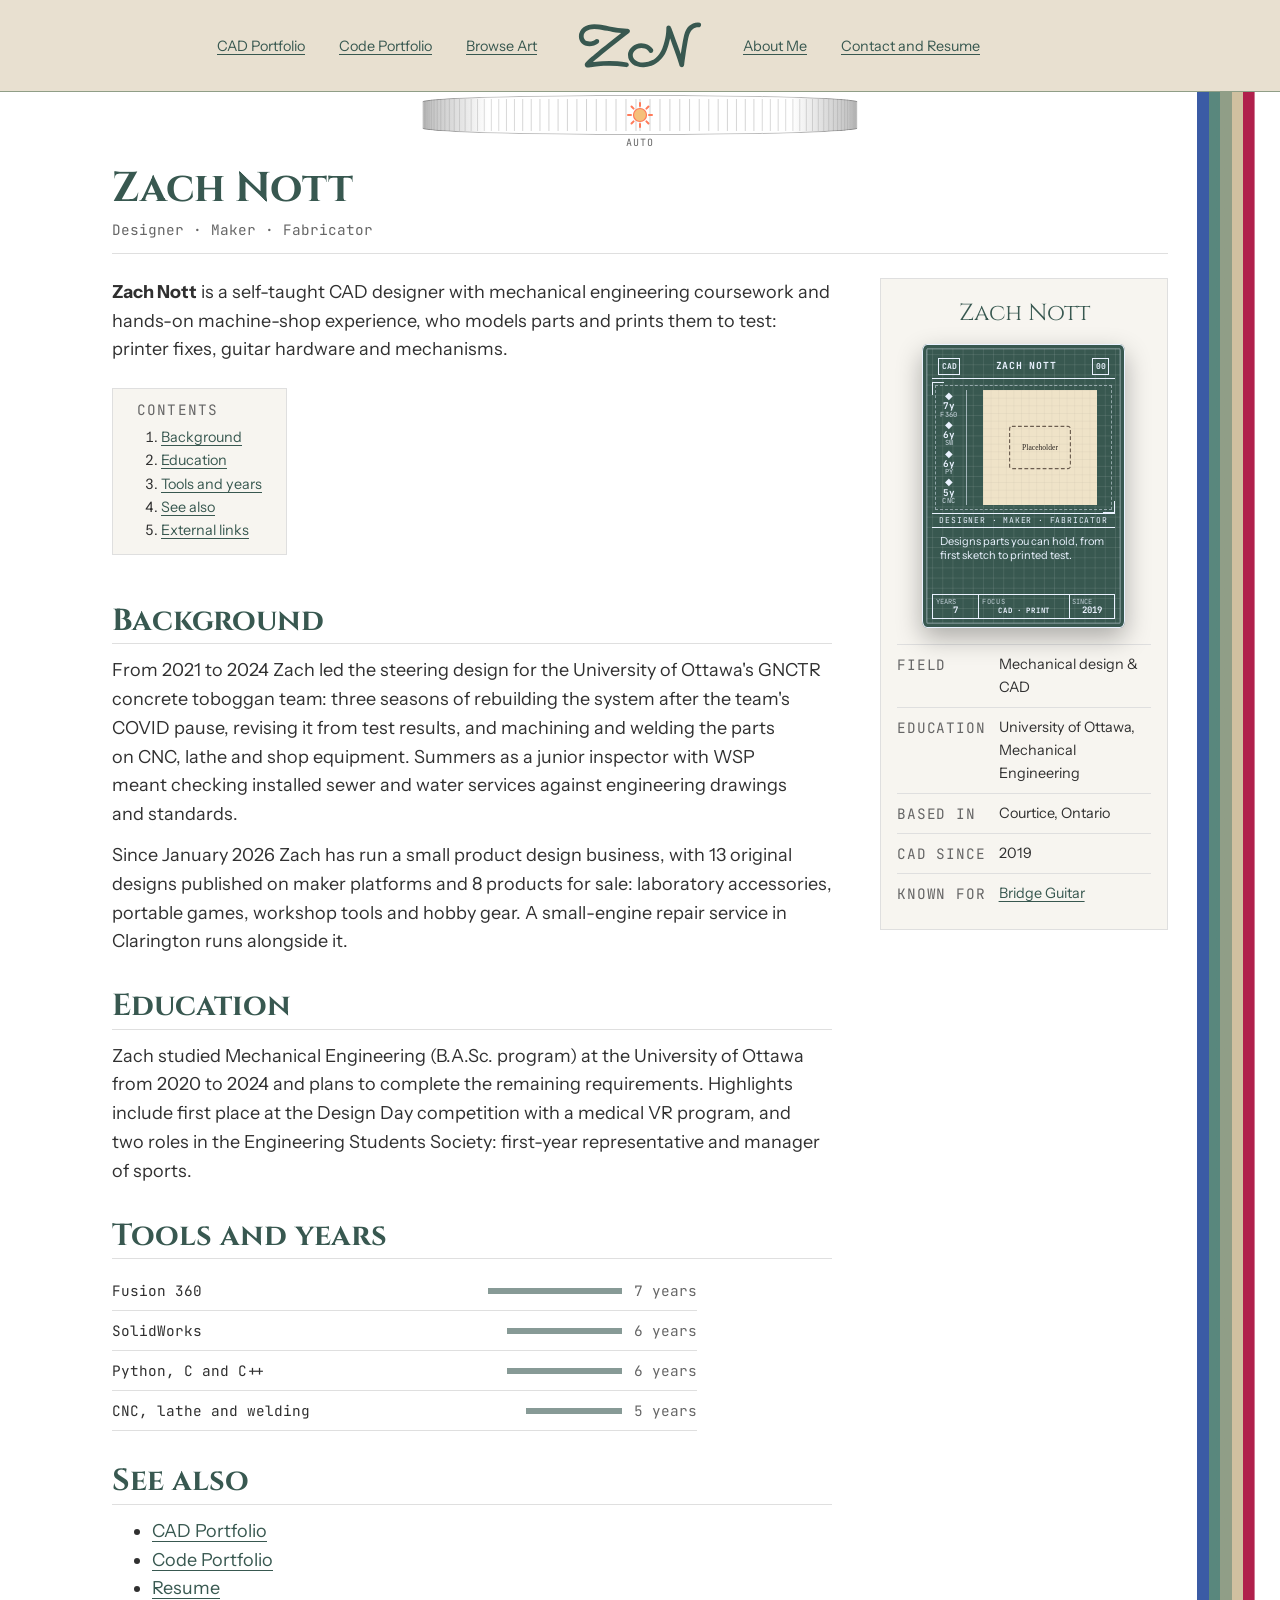
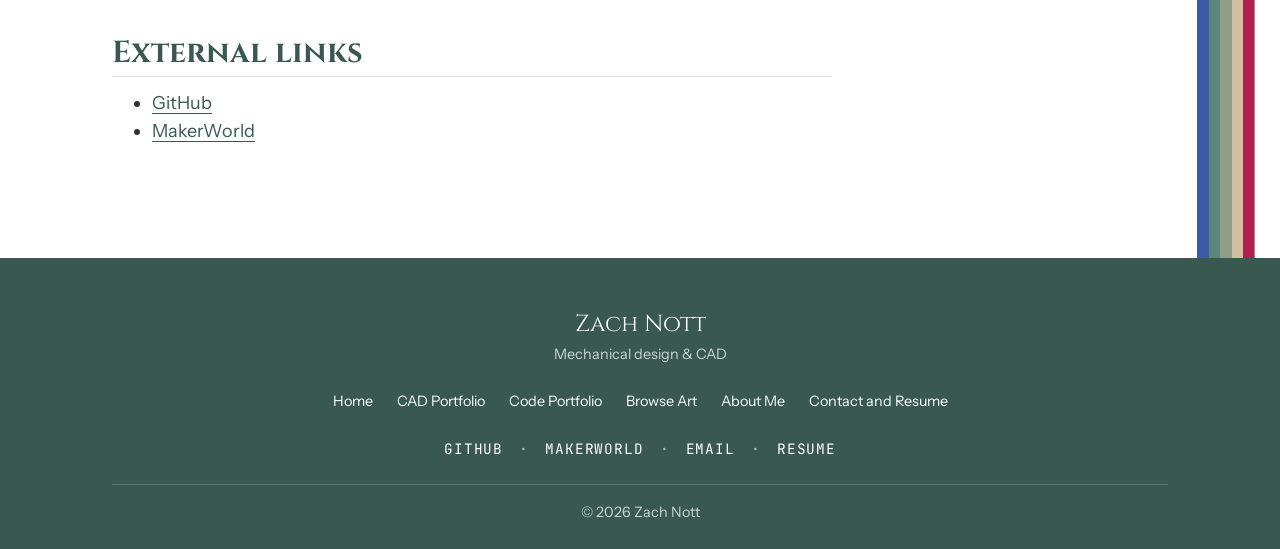
==== commit 37aea0e0: "feat: theme thumbwheel becomes a smooth dimmer with blended stripes, stars and footer" ====
--- a/aboutme.html
+++ b/aboutme.html
@@ -84,12 +84,12 @@
                         </div>
                     </div>
                 </nav>
-                <!-- Theme picker: the thumbwheel (js/themcript.js, task 1.14, D35). A ridged paper drum that turns
-                     like a volume knob, with the sun and moon printed on it. Three click-stops: Day (sun in front),
-                     Auto (both, one each side), Night (moon in front).
-                     Tap, Enter or Space: next stop. Drag or flick: turn it. Left/Right arrows: one stop.
+                <!-- Theme picker: the dimmer (js/themcript.js, task 1.14, D35, D38). A white drum, at least a third
+                     of the screen wide, with the sun and moon printed on it. Turning it is a smooth dimmer: the stripes,
+                     stars and footer blend with it, and the page switches between Day and Night at halfway (D37).
+                     Tap, Enter or Space: Auto -> Day -> Night. Drag or flick: turn it. Left/Right arrows: a tenth; Home/End: the ends.
                      Hidden until the script runs; without JS the site just follows the OS.
-                     The look is the THEME DRUM section of styles.css; the script draws the ridges and moves the sun and moon.
+                     The look is the THEME DIMMER section of styles.css; the script draws the ridges and moves the sun and moon.
                      Swap the sun and moon <svg> art for the pixel sprites later (each is drawn around 0,0) -->
                 <button id="theme-drum" class="theme-drum" type="button" hidden>
                     <span class="drum" aria-hidden="true">
--- a/css/styles.css
+++ b/css/styles.css
@@ -68,7 +68,8 @@
   --color-akabeni: #7A2430;    /* akabeni, deep lantern red: Lantern's footer band */
   --color-cinnamon: #F5C07B;   /* Cinnamon Buff (Sanzo Wada's color dictionary): the theme drum's sun */
   --color-washi: #F4F1E8;      /* washi paper: the unlit theme lantern */
-  --color-sumi: #1F1F1F;       /* sumi ink black: the lantern's lacquer caps */
+  --color-sumi: #1F1F1F;       /* sumi ink black: shadows and lines on the theme dimmer */
+  --color-paper: #FFFFFF;      /* plain white: the theme dimmer's surface by day */
   --color-blueprint: #1D3F7A;  /* blueprint paper: the trading cards (homyles.css) */
   --color-blueprint-ink: #EAF2FF; /* blueprint linework and text: 9.1:1 on blueprint */
 
@@ -82,7 +83,7 @@
   --color-accent: light-dark(var(--color-pine), #8FD3E8);              /* links, headings: 7.8 / 11.0 */
   --color-highlight: light-dark(var(--color-jade), var(--color-chochin)); /* underlines and markers: 4.05 (not small text) / 7.1 */
   --color-header-bg: light-dark(var(--color-sand-tint), #1A242A);      /* header band; accent text on it: 6.0 / 9.5 */
-  --color-footer-bg: light-dark(var(--color-pine), var(--color-akabeni));
+  --color-footer-bg: color-mix(in srgb, var(--color-pine), var(--color-akabeni) calc(var(--dim) * 100%));   /* follows the dimmer (D38); white text passes all the way */
   --color-on-footer: #FFFFFF;            /* footer text: 7.8 / 9.9 */
 
   /* The active (hovered or focused) word: only color + fake bold change (D20) */
@@ -526,7 +527,7 @@
 /* A full-width band (sand by day, navy at night) with a sage hairline below. The band is the <header>;
    the nav inside carries .wrapper, so the color reaches the screen edges */
 .site-header {
-  position: relative;                  /* the theme drum hangs from this band (see THEME DRUM) */
+  position: relative;                  /* the theme dimmer hangs from this band (see THEME DIMMER) */
   padding-block: var(--space-4);
   background-color: var(--color-header-bg);
   border-bottom: 1px solid var(--color-sage);
@@ -763,22 +764,33 @@
    The stripes scale with the screen (thin on phones), and the main content
    gets extra right padding so text never runs under them.
    To restyle: change --stripe (thickness) or the five colors below.
-   They use palette colors, not roles, so the stripes look the same day and night
+   By day they are the palette colors; turning the theme dimmer toward Night blends each
+   one toward its inverted colour (--stripe-1 to --stripe-5 below, D38)
    ========================================================= */
 :root {
   --stripe: clamp(0.25rem, 0.9vw, 0.75rem);   /* one stripe: 4px on phones, up to 12px */
   --loop-width: calc(5 * var(--stripe));
   --loop-inset: clamp(var(--space-2), 2vw, var(--space-6));   /* gap from the window edge: 8px on phones, up to 32px */
+
+  /* Each stripe blends toward its inverted colour (255 minus each channel) as the dimmer
+     turns toward Night (D38): blue becomes gold, jade mauve, sage violet, sand navy, beni mint.
+     "in oklch" blends around the colour wheel, so the middle stays colourful; plain srgb
+     would pass through muddy grey, because a colour and its inverse meet in the grey middle */
+  --stripe-1: color-mix(in oklch, var(--color-gunjo), #C4A45A calc(var(--dim) * 100%));
+  --stripe-2: color-mix(in oklch, var(--color-jade), #A67882 calc(var(--dim) * 100%));
+  --stripe-3: color-mix(in oklch, var(--color-sage), #6F6178 calc(var(--dim) * 100%));
+  --stripe-4: color-mix(in oklch, var(--color-sand), #2F3F5F calc(var(--dim) * 100%));
+  --stripe-5: color-mix(in oklch, var(--color-beni), #4FDFB3 calc(var(--dim) * 100%));
 }
 
 /* Hard color stops (each color starts where the last one ends) make solid stripes, not a blend */
 .site {
   background-image: linear-gradient(to right,
-    var(--color-gunjo)     0%  20%,
-    var(--color-jade)      20% 40%,
-    var(--color-sage)      40% 60%,
-    var(--color-sand)      60% 80%,
-    var(--color-beni)      80% 100%);
+    var(--stripe-1) 0%  20%,
+    var(--stripe-2) 20% 40%,
+    var(--stripe-3) 40% 60%,
+    var(--stripe-4) 60% 80%,
+    var(--stripe-5) 80% 100%);
   background-size: var(--loop-width) 100%;
   background-position: right var(--loop-inset) top;   /* "right 8px" = 8px in from the right edge */
   background-repeat: no-repeat;
@@ -796,19 +808,43 @@
 }
 
 /* =========================================================
-   THEME DRUM: the theme picker (task 1.14, D35, js/themcript.js).
-   A ridged paper drum, centred under the logo, that turns like a volume knob.
-   The sun and moon are printed on it: Day = sun in front, Night = moon in front,
-   Auto = both showing, one each side. The script draws the ridges and moves
-   the sun and moon; every colour and size lives here
-   ========================================================= */
+   THEME DIMMER: the theme picker (task 1.14, D35, D38, js/themcript.js).
+   A white drum centred under the logo, at least a third of the screen wide,
+   with the sun and moon printed on it. It turns smoothly like a dimmer:
+   its position is --dim, from 0 (full Day) to 1 (full Night).
+   What follows --dim smoothly: the drum itself, the 70s stripes (toward
+   their inverted colours), the stars in the header and the footer.
+   What switches at halfway (D37): the page and the header, so every word
+   stays readable. The script only sets --dim and data-theme
+   ========================================================= */
+
+/* --dim without the script, or in Auto: 0 by day, 1 when the OS is dark.
+   An old saved Day or Night (before the dimmer) also gets its end.
+   The script writes an exact level on <html> (style="--dim: 0.42"), which beats these */
+:root { --dim: 0; }
+@media (prefers-color-scheme: dark) { :root { --dim: 1; } }
+:root[data-theme="day"] { --dim: 0; }
+:root[data-theme="lantern"] { --dim: 1; }
+
+/* Paper doesn't print dark: always the Day level on paper. !important is needed
+   here (only here) because the script's level is written on <html> itself */
+@media print { :root { --dim: 0 !important; } }
+
+/* The page and header switch at halfway with a short crossfade instead of a jump */
+@media (prefers-reduced-motion: no-preference) {
+  body,
+  .site-header {
+    transition: background-color 0.3s ease, color 0.3s ease;
+  }
+}
 
 /* A plain button underneath: Enter, Space, click and screen readers work for free.
-   Never set display here, or the hidden attribute stops working (no JS = no drum) */
+   Never set display here, or the hidden attribute stops working (no JS = no dimmer) */
 .theme-drum {
-  --drum-paper: var(--color-washi);
-  --drum-ink: var(--color-sumi);
-  --drum-glow: light-dark(transparent, color-mix(in srgb, var(--color-chochin) 45%, transparent));
+  /* "* 100%" turns the 0-1 level into the percentage color-mix() wants */
+  --drum-surface: color-mix(in srgb, var(--color-paper), var(--color-sumi) calc(var(--dim) * 80%));
+  --drum-line: color-mix(in srgb, var(--color-sumi), var(--color-washi) calc(var(--dim) * 100%));
+  --drum-glow: color-mix(in srgb, transparent, var(--color-chochin) calc(var(--dim) * 45%));
 
   position: absolute;
   top: 100%;                            /* just under the header band... */
@@ -835,20 +871,21 @@
   outline-offset: 2px;
 }
 
-/* The drum: washi paper with rounded top and bottom edges (border-radius 50% across,
-   a few px down = the ellipse of a cylinder's rim) and a dark rim line on each */
+/* The drum: plain white (owner), at least a third of the screen wide. The script reads
+   its width and redraws the face to match, so it scales without stretching.
+   Rounded top and bottom edges (border-radius 50% across, a few px down) read as a cylinder's rim */
 .drum {
   position: relative;
   display: block;
-  width: 9rem;                          /* 144px: the svg's viewBox is 144 x 40, so 1 unit = 1px */
+  width: max(9rem, 34vw);
   height: 2.5rem;
   border-radius: 50% / 0.4rem;
   overflow: hidden;                     /* the sun and moon are cut off at the drum's edge */
-  background: var(--drum-paper);
-  box-shadow: 0 0 1rem var(--drum-glow);   /* at night it glows like a lit lantern */
-}
-
-/* The light on a round surface: bright in the middle, dark toward both sides.
+  background: var(--drum-surface);
+  box-shadow: 0 0 1rem var(--drum-glow);   /* glows a little as it dims, like a lamp */
+}
+
+/* Light on a round surface: a soft shade at both ends and a thin rim top and bottom.
    It lies OVER the sun and moon, so they dim by themselves as they turn away */
 .drum::after {
   content: "";
@@ -856,12 +893,12 @@
   inset: 0;
   border-radius: inherit;
   background: linear-gradient(90deg,
-    color-mix(in srgb, var(--drum-ink) 55%, transparent),
-    transparent 30%, transparent 70%,
-    color-mix(in srgb, var(--drum-ink) 55%, transparent));
+    color-mix(in srgb, var(--color-sumi) 30%, transparent),
+    transparent 15%, transparent 85%,
+    color-mix(in srgb, var(--color-sumi) 30%, transparent));
   box-shadow:
-    inset 0 2px 0 color-mix(in srgb, var(--drum-ink) 40%, transparent),    /* top rim */
-    inset 0 -2px 0 color-mix(in srgb, var(--drum-ink) 40%, transparent);   /* bottom rim */
+    inset 0 1px 0 color-mix(in srgb, var(--color-sumi) 30%, transparent),
+    inset 0 -1px 0 color-mix(in srgb, var(--color-sumi) 30%, transparent);
   pointer-events: none;
 }
 
@@ -871,17 +908,17 @@
   height: 100%;
 }
 
-/* The ridges: thin grooves round the drum, like a thumbwheel's grip */
+/* The ridges: faint grooves that show the drum turning */
 .drum-ridges line {
-  stroke: var(--drum-ink);
+  stroke: var(--drum-line);
   stroke-width: 1;
 }
 
 /* Stand-in art until the pixel sprites (1.14c). Decoration only: aria-hidden on the drum */
 .sun-rays    { fill: none; stroke: var(--color-chochin); stroke-width: 2; stroke-linecap: round; }
 .sun-disc    { fill: var(--color-cinnamon); stroke: var(--color-chochin); stroke-width: 1.2; }
-.moon-disc   { fill: var(--color-blueprint); stroke: var(--color-blueprint); stroke-width: 1; }
-.moon-crater { fill: color-mix(in srgb, var(--color-washi) 35%, var(--color-blueprint)); }
+.moon-disc   { fill: var(--color-washi); stroke: var(--color-muted); stroke-width: 1; }
+.moon-crater { fill: var(--color-sand-tint); }
 
 /* The name under the drum: small mono capitals like a drawing label.
    "theme. Press for the next theme" is screen-reader-only text */
@@ -899,10 +936,10 @@
 }
 
 /* =========================================================
-   NIGHT SKY: stars on the header band, at night only (owner, 2026-11-08).
+   NIGHT SKY: stars on the header band (owner, 2026-11-08), fading in with
+   the dimmer: none until a third of the way, all of them at Night.
    Pure CSS: each layer is one tiny dot (a radial-gradient) repeated on its own
-   tile size. Odd, unrelated tile sizes stop the repeats from lining up into a grid.
-   Night = the Lantern theme, or Auto when the OS is dark
+   tile size. Odd, unrelated tile sizes stop the repeats from lining up into a grid
    ========================================================= */
 :root {
   --stars:
@@ -916,12 +953,18 @@
   --star-dim: color-mix(in srgb, var(--color-washi) 40%, transparent);
 }
 
-:root[data-theme="lantern"] .site-header {
-  background: var(--stars), var(--color-header-bg);
-}
-
-@media (prefers-color-scheme: dark) {
-  :root:not([data-theme]) .site-header {
-    background: var(--stars), var(--color-header-bg);
-  }
-}
+/* isolation: isolate makes the header its own layer stack, so the stars (z-index -1)
+   sit above the header's colour but below its links and logo */
+.site-header {
+  isolation: isolate;
+}
+
+.site-header::before {
+  content: "";
+  position: absolute;
+  inset: 0;
+  z-index: -1;
+  background: var(--stars);
+  opacity: clamp(0, calc((var(--dim) - 0.35) / 0.65), 1);
+  pointer-events: none;
+}
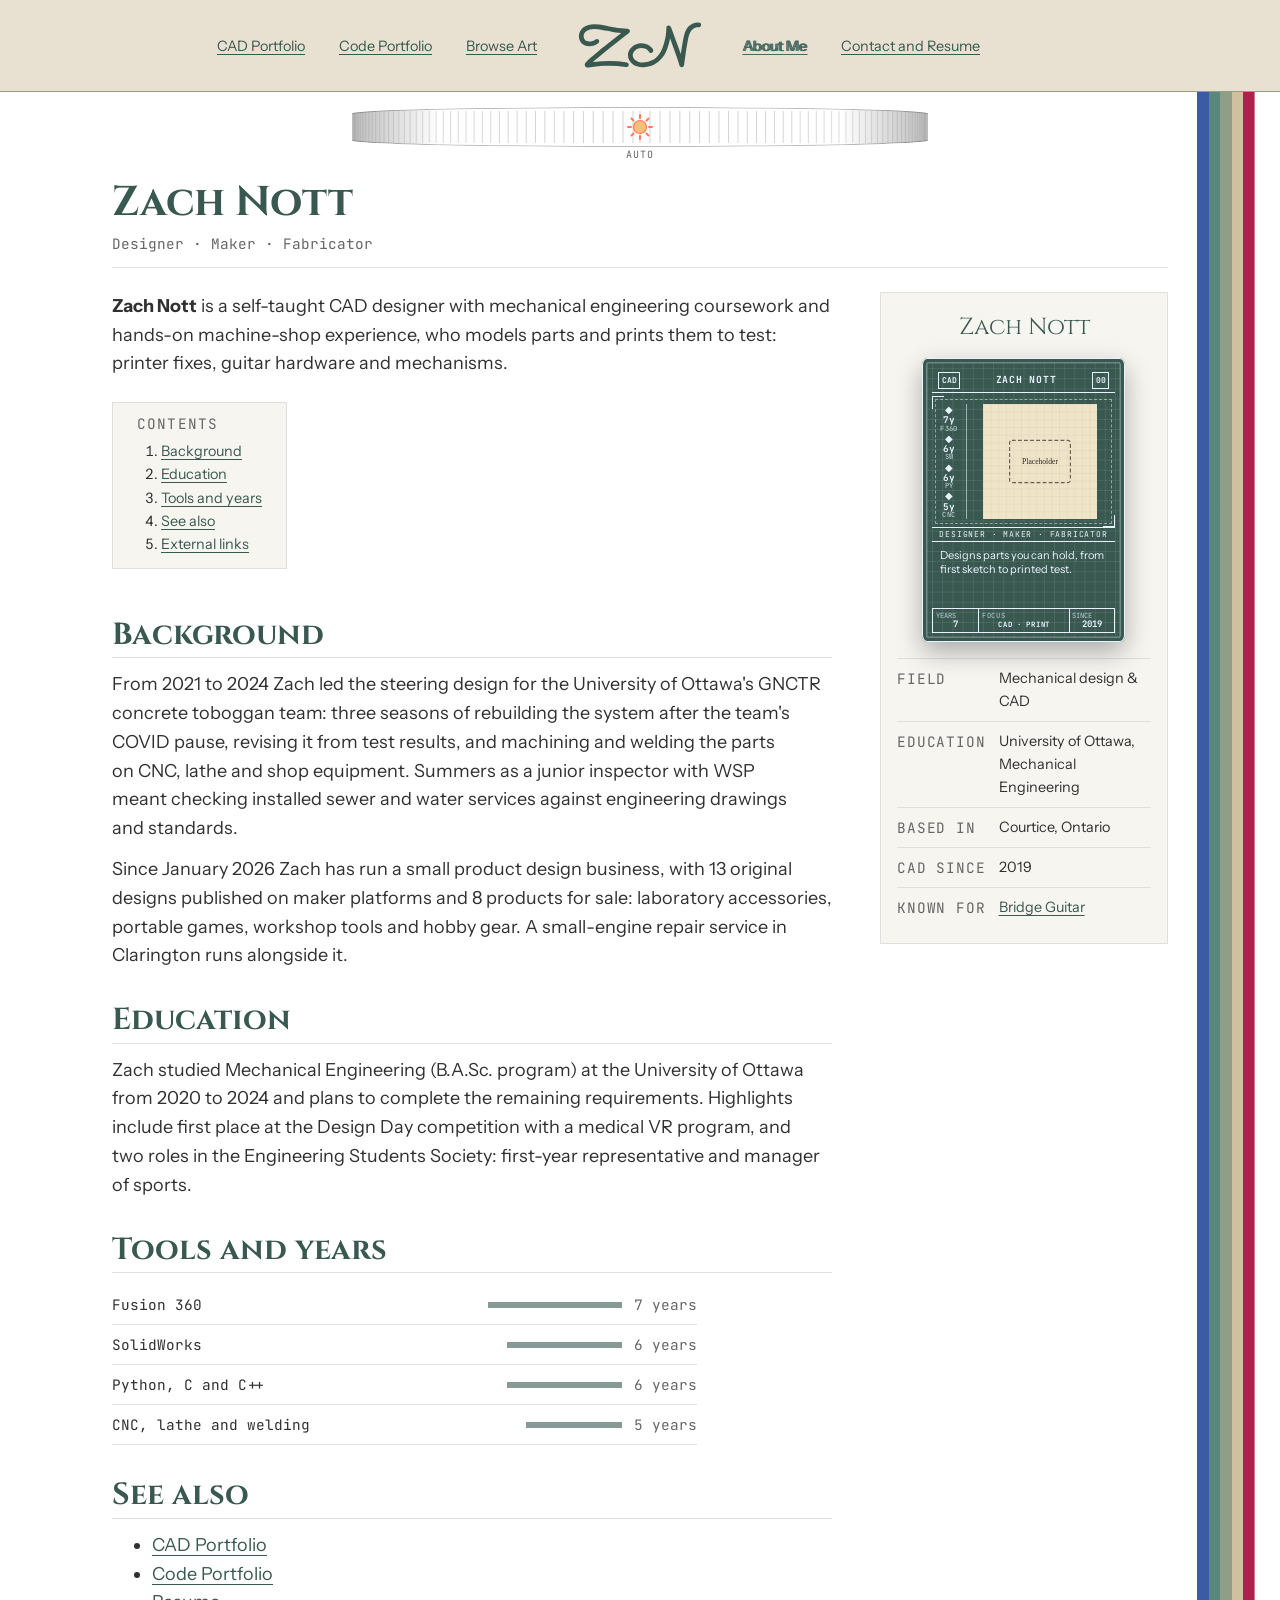
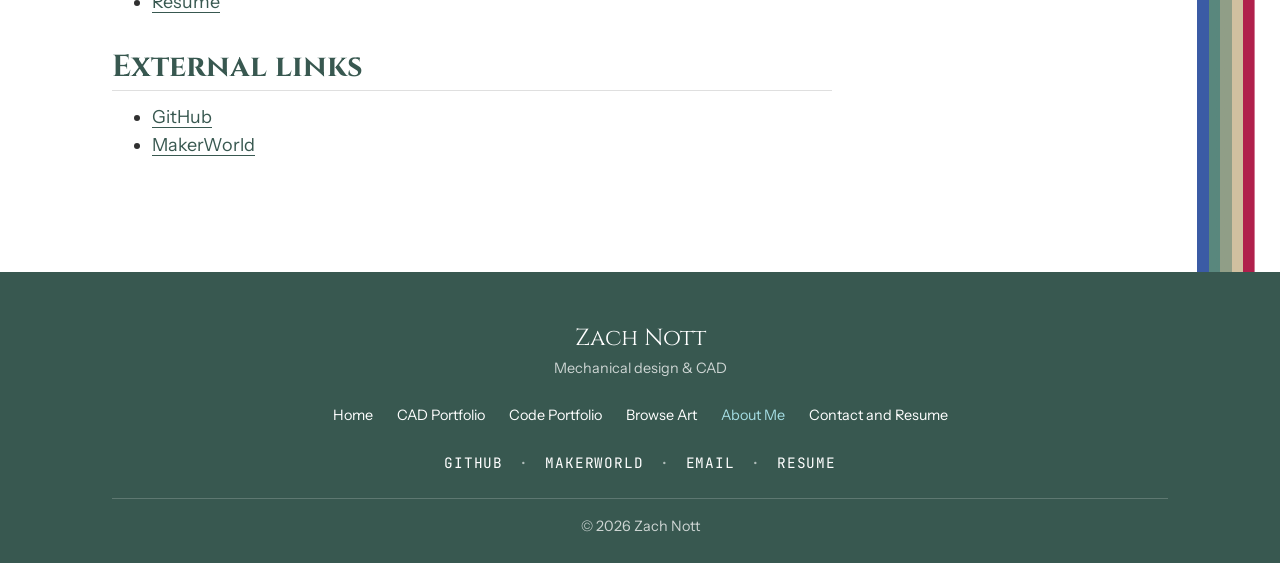
==== commit 1257117c: "feat: current-page nav marker, --step--2, status and card-stock colour tokens" ====
--- a/aboutme.html
+++ b/aboutme.html
@@ -60,7 +60,7 @@
                             <div id="primary-nav" class="menu-wrap">
                                 <ul class="menu-horizontal">
                                     <li class="header-right-item" id="item-about">
-                                        <a class="menu-link" href="aboutme.html">About Me</a></li>
+                                        <a class="menu-link" href="aboutme.html" aria-current="page">About Me</a></li>
                                     <li class="header-right-item" id="item-contact">
                                         <a class="menu-link" href="contact.html">Contact and Resume</a></li>
                                     <!-- Hidden until The Laboratory is a real page (R1, owner 2026-11-07). Remove "hidden" to bring it back -->
@@ -250,7 +250,7 @@
                             <li class="footer-item"><a class="footer-link" href="projects.html">CAD Portfolio</a></li>
                             <li class="footer-item"><a class="footer-link" href="code.html">Code Portfolio</a></li>
                             <li class="footer-item"><a class="footer-link" href="art.html">Browse Art</a></li>
-                            <li class="footer-item"><a class="footer-link" href="aboutme.html">About Me</a></li>
+                            <li class="footer-item"><a class="footer-link" href="aboutme.html" aria-current="page">About Me</a></li>
                             <li class="footer-item"><a class="footer-link" href="contact.html">Contact and Resume</a></li>
                         </ul>
                     </nav>
--- a/css/styles.css
+++ b/css/styles.css
@@ -72,6 +72,9 @@
   --color-paper: #FFFFFF;      /* plain white: the theme dimmer's surface by day */
   --color-blueprint: #1D3F7A;  /* blueprint paper: the trading cards (homyles.css) */
   --color-blueprint-ink: #EAF2FF; /* blueprint linework and text: 9.1:1 on blueprint */
+  --color-tokiwa: #007B43;     /* tokiwa, evergreen: the "live" status dot by day */
+  --color-yamabuki-deep: #A86F00; /* deep yamabuki gold: "in progress" by day (brighter yellows fail on pale paper) */
+  --color-cardstock: #FBF7EC;  /* cream index-card stock: the Code page cards, the same in both themes (ink 12.3, muted 5.4, amber 4.0) */
 
   /* Roles: what each color is FOR. light-dark(Day, Lantern).
      Lantern = a rainy Japanese street at night: wet-asphalt blue-black, rain-light links, red lanterns */
@@ -86,6 +89,12 @@
   --color-footer-bg: color-mix(in srgb, var(--color-pine), var(--color-akabeni) calc(var(--dim) * 100%));   /* follows the dimmer (D38); white text passes all the way */
   --color-on-footer: #FFFFFF;            /* footer text: 7.8 / 9.9 */
 
+  /* Project status dots (Code page, R3). Graphics need 3:1 (WCAG 1.4.11); numbers are on --color-surface.
+     Each status also has its own SHAPE (filled, half, ring), so colour is never the only clue */
+  --color-status-live: light-dark(var(--color-tokiwa), #6CC48A);              /* green: 4.9 / 7.5 */
+  --color-status-wip: light-dark(var(--color-yamabuki-deep), var(--color-cinnamon)); /* amber: 3.9 / 9.6 */
+  --color-status-archived: var(--color-muted);                                 /* grey ring: 5.3 / 6.7 */
+
   /* The active (hovered or focused) word: only color + fake bold change (D20) */
   --color-active: light-dark(var(--color-gunjo), var(--color-chochin));            /* most links: 6.5 / 7.1 */
   --color-active-menu: light-dark(var(--color-jade-deep), var(--color-chochin));   /* header menu: 4.6 / 6.2 on the band */
@@ -108,6 +117,7 @@
 
   /* Fluid type scale: clamp(min, preferred, max) grows smoothly with screen width,
      so no media queries are needed just to resize text */
+  --step--2: clamp(0.72rem, 0.7rem + 0.1vw, 0.78rem);   /* chips, tags, tiny labels: never under 11.5px (R1's 11px floor) */
   --step--1: clamp(0.83rem, 0.8rem + 0.15vw, 0.9rem);   /* small print, captions */
   --step-0: clamp(1rem, 0.95rem + 0.25vw, 1.125rem);    /* body text */
   --step-1: clamp(1.2rem, 1.1rem + 0.5vw, 1.45rem);     /* small headings */
@@ -132,11 +142,22 @@
   --radius: 4px;           /* small, crisp corners to keep it minimal */
   --logo-size: var(--space-7);  /* header logo height, 48px; its width follows the logo file's shape */
   --golden: 1.618;         /* φ, the golden ratio: used for spacing that should feel "just right" */
+  /* The theme dimmer under the logo (THEME DIMMER below, D35, D38). Tune it here.
+     Owner, 2026-11-10: wider, and further from the header band */
+  --drum-width: max(11rem, 45vw);     /* how wide the drum is (was max(9rem, 34vw)) */
+  --drum-height: 2.5rem;              /* how tall (40px) */
+  --drum-gap: var(--space-4);         /* space between the header band and the drum (was 4px) */
+  --drum-tag-gap: 2px;                /* drum to its "Auto / Day / Night" label */
+  --drum-tag-size: 0.625rem;          /* the label's font size (10px) */
+  /* Everything that hangs below the header: gap + drum + label (its line is 1.2 × its size) */
+  --drum-stack: calc(var(--drum-gap) + var(--drum-height) + var(--drum-tag-gap) + var(--drum-tag-size) * 1.2);
+
   /* Where every page's content starts below the header (owner's pick B, 2026-11-08):
      60px on phones, growing smoothly to 80px on wide screens. It's a design value of its own,
-     NOT measured from the lantern: whatever hangs from the header (the theme drum, D35)
-     must fit inside it, so the ornament can change without moving any page */
-  --page-top: clamp(3.75rem, 2.5rem + 2.5vw, 5rem);
+     NOT measured from the lantern, and the drum must fit inside it (D34). The max() is a
+     guard: if the drum tokens above grow, the page moves down with them (drum + a 16px
+     breathing gap) instead of the drum running into the page title */
+  --page-top: max(clamp(3.75rem, 2.5rem + 2.5vw, 5rem), var(--drum-stack) + var(--space-4));
 
   /* 3D displays: the CAD carousel (projyles.css), later the spin reel (3.7).
      Ring tilt = the spinning-coin view: how far the ring tips toward you.
@@ -509,7 +530,8 @@
   text-decoration-color: var(--color-sand);
 }
 
-.footer-link:focus-visible {
+.footer-link:focus-visible,
+.footer-link[aria-current="page"] {
   color: var(--color-active-footer);
 }
 
@@ -584,9 +606,13 @@
 
 /* Hover and Tab: subtle like the footer, so only the color and fake bold change,
    with no background or extra line. Covers the top links, the dropdown and the phone
-   menu (they all use .menu-link) */
+   menu (they all use .menu-link).
+   "You are here" gets the same look: each page marks its own link with aria-current="page"
+   in the HTML. Screen readers announce "current page", and styling the ATTRIBUTE (not a
+   separate class) means the visible marker and the spoken one can never disagree */
 .menu-link:hover,
-.menu-link:focus-visible {
+.menu-link:focus-visible,
+.menu-link[aria-current="page"] {
   color: var(--color-active-menu);
   text-shadow: var(--faux-bold);
 }
@@ -851,7 +877,7 @@
   left: 50%;
   translate: -50% 0;                    /* ...and centred under the logo */
   z-index: 5;                           /* above the page, below the Lab dropdown (10) */
-  padding: var(--space-1) 0 0;          /* drum + label fit inside --page-top (D34): about 56px */
+  padding: var(--drum-gap) 0 0;         /* the gap below the header band (token in :root) */
   border: 0;
   border-radius: var(--radius);
   background: none;
@@ -871,14 +897,14 @@
   outline-offset: 2px;
 }
 
-/* The drum: plain white (owner), at least a third of the screen wide. The script reads
+/* The drum: plain white (owner); its size is the --drum-* tokens in :root. The script reads
    its width and redraws the face to match, so it scales without stretching.
    Rounded top and bottom edges (border-radius 50% across, a few px down) read as a cylinder's rim */
 .drum {
   position: relative;
   display: block;
-  width: max(9rem, 34vw);
-  height: 2.5rem;
+  width: var(--drum-width);
+  height: var(--drum-height);
   border-radius: 50% / 0.4rem;
   overflow: hidden;                     /* the sun and moon are cut off at the drum's edge */
   background: var(--drum-surface);
@@ -924,9 +950,9 @@
    "theme. Press for the next theme" is screen-reader-only text */
 .theme-tag {
   display: block;
-  margin-top: 2px;
+  margin-top: var(--drum-tag-gap);
   font-family: var(--font-mono);
-  font-size: 0.625rem;
+  font-size: var(--drum-tag-size);
   line-height: 1.2;
   letter-spacing: 0.12em;
   text-transform: uppercase;
